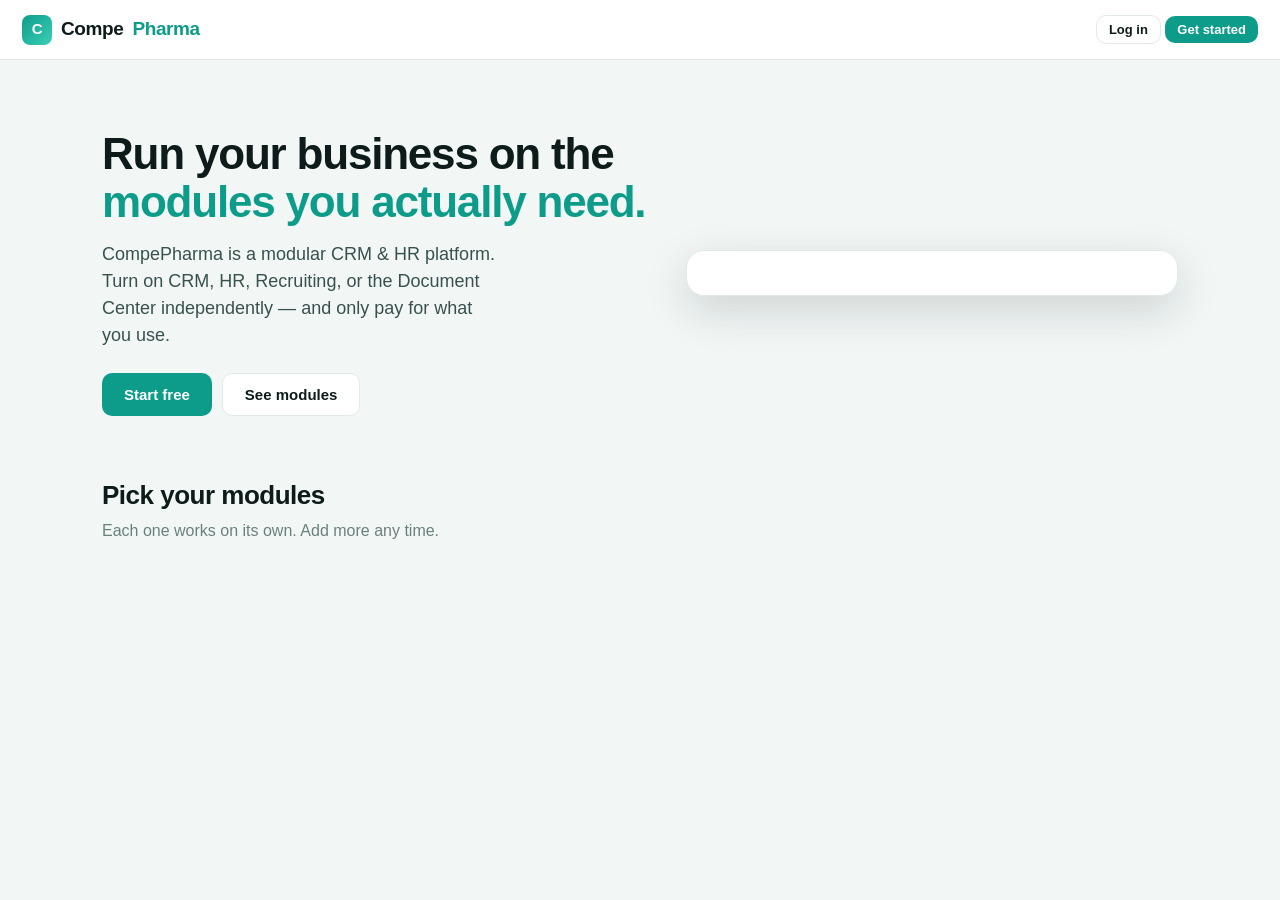
==== index.html @ da79ea9e "Add material approval workflow with role-based e-signature sign-off" ====
<!doctype html>
<html lang="en">
<head>
<meta charset="utf-8">
<meta name="viewport" content="width=device-width, initial-scale=1">
<title>CompePharma — Modular CRM &amp; HR</title>
<meta name="description" content="A modular CRM + HR platform. Activate only the modules you need — CRM, HR, Recruiting, and Document Center.">
<style>
  :root{
    --ink:#0d1b1a;--ink-2:#38514e;--muted:#6a807d;--line:#e2eae8;
    --bg:#fff;--soft:#f2f7f6;--brand:#0e9c8a;--brand-700:#0b7c6e;--brand-050:#e6f6f3;
    --accent:#1f6feb;--danger:#e0523f;--gold:#f5a623;--green:#0f9d58;
    --radius:14px;--shadow:0 1px 2px rgba(13,27,26,.06),0 8px 24px rgba(13,27,26,.07);
    --shadow-lg:0 14px 44px rgba(13,27,26,.16);
    --font:-apple-system,BlinkMacSystemFont,"Segoe UI",Roboto,Helvetica,Arial,sans-serif;
  }
  *{box-sizing:border-box}
  html,body{margin:0}
  body{font-family:var(--font);color:var(--ink);background:var(--soft);line-height:1.5;-webkit-font-smoothing:antialiased}
  a{color:inherit;text-decoration:none}
  .btn{display:inline-flex;align-items:center;justify-content:center;gap:8px;border:0;cursor:pointer;font-family:inherit;
    font-weight:650;font-size:14.5px;border-radius:10px;padding:10px 16px;transition:.15s;line-height:1}
  .btn-primary{background:var(--brand);color:#fff}.btn-primary:hover{background:var(--brand-700)}
  .btn-ghost{background:#fff;color:var(--ink);border:1px solid var(--line)}.btn-ghost:hover{border-color:var(--ink-2)}
  .btn-sm{padding:7px 12px;font-size:13px}
  .btn-lg{padding:13px 22px;font-size:15px}
  .btn:disabled{opacity:.55;cursor:default}
  input,select,textarea{font-family:inherit;font-size:14px}

  /* ---------- top bar ---------- */
  header{height:60px;background:#fff;border-bottom:1px solid var(--line);display:flex;align-items:center;
    gap:16px;padding:0 22px;position:sticky;top:0;z-index:30}
  .logo{display:flex;align-items:center;gap:9px;font-weight:820;font-size:19px;letter-spacing:-.4px}
  .logo .mark{width:30px;height:30px;border-radius:8px;background:linear-gradient(135deg,var(--brand),#3ad0b6);
    display:grid;place-items:center;color:#fff;font-size:15px}
  .logo b{color:var(--brand)}
  .spacer{flex:1}
  .acct{position:relative}
  .avatar{width:36px;height:36px;border-radius:50%;background:var(--brand-050);color:var(--brand-700);
    display:grid;place-items:center;font-weight:800;cursor:pointer;border:1px solid var(--line)}
  .menu{position:absolute;right:0;top:46px;background:#fff;border:1px solid var(--line);border-radius:12px;
    box-shadow:var(--shadow-lg);min-width:220px;padding:8px;display:none}
  .menu.open{display:block}.menu .mi{display:block;padding:9px 12px;border-radius:8px;font-size:14px;cursor:pointer}
  .menu .mi:hover{background:var(--soft)}.menu .sep{height:1px;background:var(--line);margin:6px 4px}

  /* ---------- shell ---------- */
  .shell{display:grid;grid-template-columns:230px 1fr;min-height:calc(100vh - 60px)}
  .side{background:#fff;border-right:1px solid var(--line);padding:16px 12px}
  .side .grp{font-size:11px;text-transform:uppercase;letter-spacing:.8px;color:var(--muted);margin:14px 8px 6px;font-weight:750}
  .nav-item{display:flex;align-items:center;gap:10px;padding:10px 12px;border-radius:10px;cursor:pointer;font-weight:600;font-size:14.5px;color:var(--ink-2)}
  .nav-item:hover{background:var(--soft)}
  .nav-item.active{background:var(--brand-050);color:var(--brand-700)}
  .nav-item .ico{width:22px;text-align:center}
  .nav-item.locked{color:var(--muted)}
  .nav-item .lk{margin-left:auto;font-size:12px;opacity:.6}
  main{padding:26px 30px;max-width:1180px}
  .page-h{display:flex;align-items:center;justify-content:space-between;gap:16px;margin-bottom:20px;flex-wrap:wrap}
  .page-h h1{font-size:26px;letter-spacing:-.5px;margin:0}
  .page-h p{margin:4px 0 0;color:var(--muted);font-size:14.5px}

  /* ---------- cards / stats ---------- */
  .stats{display:grid;grid-template-columns:repeat(auto-fit,minmax(160px,1fr));gap:14px;margin-bottom:22px}
  .stat{background:#fff;border:1px solid var(--line);border-radius:var(--radius);padding:16px 18px;box-shadow:var(--shadow)}
  .stat .v{font-size:28px;font-weight:820;letter-spacing:-.5px}
  .stat .k{font-size:13px;color:var(--muted);margin-top:2px}
  .panel{background:#fff;border:1px solid var(--line);border-radius:var(--radius);box-shadow:var(--shadow);margin-bottom:20px;overflow:hidden}
  .panel-h{display:flex;align-items:center;justify-content:space-between;padding:14px 18px;border-bottom:1px solid var(--line)}
  .panel-h h3{margin:0;font-size:16px}
  .panel-b{padding:6px 0}
  .subtabs{display:flex;gap:6px;margin-bottom:16px;flex-wrap:wrap}
  .subtab{border:1px solid var(--line);background:#fff;border-radius:20px;padding:7px 15px;font-size:13.5px;font-weight:650;color:var(--ink-2);cursor:pointer}
  .subtab.active{background:var(--ink);color:#fff;border-color:var(--ink)}

  table{width:100%;border-collapse:collapse;font-size:14px}
  th{text-align:left;font-size:12px;text-transform:uppercase;letter-spacing:.5px;color:var(--muted);padding:10px 18px;border-bottom:1px solid var(--line)}
  td{padding:11px 18px;border-bottom:1px solid var(--line)}
  tr:last-child td{border-bottom:0}
  .pill{display:inline-block;padding:3px 10px;border-radius:12px;font-size:12px;font-weight:700}
  .pill.Lead,.pill.Applied,.pill.Pending{background:#eef2f7;color:#5b6b80}
  .pill.Qualified,.pill.Screen{background:#e9f0ff;color:#2b57c9}
  .pill.Proposal,.pill.Interview{background:#fff2e0;color:#b5730d}
  .pill.Won,.pill.Hired,.pill.Approved,.pill.Active{background:#e7f8ef;color:#0b7a43}
  .pill.Lost,.pill.Rejected,.pill.Declined{background:#fdecea;color:#c0392b}
  .pill.Offer{background:#efe7ff;color:#6b3fd4}
  select.mini{border:1px solid var(--line);border-radius:8px;padding:5px 8px;font-weight:650;font-size:12.5px;background:#fff;cursor:pointer}
  .empty{padding:26px 18px;color:var(--muted);text-align:center;font-size:14px}

  /* inline add form */
  .addbar{display:flex;gap:8px;flex-wrap:wrap;padding:12px 18px;background:var(--soft);border-top:1px solid var(--line)}
  .addbar input,.addbar select{height:38px;border:1px solid var(--line);border-radius:9px;padding:0 11px;min-width:120px;flex:1}
  .addbar textarea{border:1px solid var(--line);border-radius:9px;padding:9px 11px;width:100%}

  /* ---------- module store ---------- */
  .mods{display:grid;grid-template-columns:repeat(auto-fit,minmax(250px,1fr));gap:18px}
  .mod{background:#fff;border:1px solid var(--line);border-radius:16px;padding:22px;box-shadow:var(--shadow);display:flex;flex-direction:column}
  .mod.owned{border-color:var(--brand);box-shadow:0 0 0 1px var(--brand-050)}
  .mod .ic{font-size:34px}
  .mod h3{margin:10px 0 4px;font-size:18px}
  .mod .tl{color:var(--muted);font-size:14px;margin:0 0 12px}
  .mod ul{list-style:none;padding:0;margin:0 0 16px;display:grid;gap:7px}
  .mod li{font-size:13.5px;color:var(--ink-2);display:flex;gap:8px}
  .mod li .ck{color:var(--green);font-weight:900}
  .mod .price{font-weight:820;font-size:22px;margin-bottom:14px}
  .mod .price small{font-size:13px;color:var(--muted);font-weight:600}
  .mod .btn{margin-top:auto}
  .owned-tag{display:inline-flex;align-items:center;gap:6px;color:var(--brand-700);font-weight:750;font-size:14px}
  .bundle{background:linear-gradient(120deg,#0d1b1a,#12403a);color:#fff;border-radius:16px;padding:24px;display:flex;
    align-items:center;justify-content:space-between;gap:20px;flex-wrap:wrap;margin-bottom:20px}
  .bundle h3{margin:0 0 4px;font-size:20px}.bundle p{margin:0;color:#bfe0d9;font-size:14.5px}
  .bundle .price{font-size:26px;font-weight:850}

  /* ---------- auth / landing ---------- */
  .land{max-width:1120px;margin:0 auto;padding:40px 22px}
  .hero{display:grid;grid-template-columns:1.05fr .95fr;gap:40px;align-items:center;padding:30px 0 50px}
  .hero h1{font-size:44px;line-height:1.08;letter-spacing:-1.2px;margin:0 0 16px}
  .hero h1 span{color:var(--brand)}
  .hero p{font-size:18px;color:var(--ink-2);margin:0 0 24px;max-width:40ch}
  .hero-card{background:#fff;border:1px solid var(--line);border-radius:18px;box-shadow:var(--shadow-lg);padding:22px}
  .hero-card .row{display:flex;align-items:center;gap:12px;padding:11px 0;border-top:1px solid var(--line);font-weight:600}
  .hero-card .row:first-of-type{border-top:0}
  .hero-card .row .i{width:34px;height:34px;border-radius:9px;background:var(--brand-050);display:grid;place-items:center;font-size:18px}

  .overlay{position:fixed;inset:0;background:rgba(8,20,18,.55);backdrop-filter:blur(3px);z-index:60;display:none;align-items:flex-start;justify-content:center;padding:44px 16px;overflow:auto}
  .overlay.open{display:flex}
  .modal{background:#fff;border-radius:16px;max-width:420px;width:100%;box-shadow:var(--shadow-lg);padding:28px;position:relative}
  .modal.wide{max-width:620px}
  .modal.wide input,.modal.wide select,.modal.wide textarea{width:100%;border:1px solid var(--line);border-radius:9px;padding:8px 11px;font:inherit;font-size:13.5px;box-sizing:border-box}
  .modal.wide input:focus,.modal.wide select:focus,.modal.wide textarea:focus{outline:none;border-color:var(--brand)}
  .stepper{display:flex;flex-direction:column;gap:10px}
  .stp{border:1px solid var(--line);border-radius:12px;padding:12px 14px;background:#fff}
  .stp.done{background:#f6fbf8;border-color:#cdeadd}
  .stp.act{border-color:var(--brand);box-shadow:0 0 0 3px var(--brand-050)}
  .stp.rej{background:#fdf4f3;border-color:#f3cfca}
  .stp.wait{background:var(--soft);opacity:.85}
  .stp-h{display:flex;align-items:center;gap:8px;font-size:14.5px}
  .stp-b{font-size:13px;color:var(--ink-2);margin-top:6px;line-height:1.5}
  .modal-x{position:absolute;top:14px;right:16px;font-size:24px;color:var(--muted);cursor:pointer;line-height:1}
  .modal h2{margin:0 0 4px;font-size:22px}
  .modal .swi{color:var(--muted);font-size:14px;margin:0 0 18px}.modal .swi a{color:var(--brand);font-weight:650;cursor:pointer}
  .field{margin-bottom:12px}.field label{display:block;font-size:13px;font-weight:650;margin-bottom:5px;color:var(--ink-2)}
  .field input{width:100%;height:42px;border:1px solid var(--line);border-radius:10px;padding:0 12px}
  .field input:focus,.addbar input:focus,.addbar select:focus{outline:none;border-color:var(--brand)}
  .err{background:#fdecea;color:#c0392b;border-radius:8px;padding:9px 12px;font-size:13.5px;margin-bottom:12px;display:none}
  .err.show{display:block}
  .toast{position:fixed;bottom:22px;left:50%;transform:translateX(-50%);background:var(--ink);color:#fff;padding:12px 18px;border-radius:10px;font-size:14px;box-shadow:var(--shadow-lg);z-index:80;display:none}
  .toast.show{display:block}
  .lockbox{background:#fff;border:1px dashed var(--line);border-radius:16px;padding:40px;text-align:center;box-shadow:var(--shadow)}
  .lockbox .ic{font-size:40px}
  .lockbox h2{margin:12px 0 6px}.lockbox p{color:var(--muted);margin:0 0 18px}
  @media(max-width:820px){.shell{grid-template-columns:1fr}.side{display:none}.hero{grid-template-columns:1fr}.hero-card{display:none}}
</style>
</head>
<body>

<header>
  <a class="logo" href="/"><span class="mark">C</span>Compe<b>Pharma</b></a>
  <div class="spacer"></div>
  <div id="topauth"></div>
</header>

<div id="root"></div>
<div class="toast" id="toast"></div>

<!-- auth modal -->
<div class="overlay" id="authOverlay" onclick="if(event.target===this)closeAuth()">
  <div class="modal">
    <span class="modal-x" onclick="closeAuth()">×</span>
    <h2 id="authTitle">Create your account</h2>
    <p class="swi" id="authSwitch"></p>
    <div class="err" id="authErr"></div>
    <form id="authForm" onsubmit="return submitAuth(event)">
      <div class="field" id="nameField"><label>Your name</label><input id="f_name" type="text" placeholder="Jane Doe"></div>
      <div class="field" id="orgField"><label>Organization</label><input id="f_org" type="text" placeholder="Acme Pharma"></div>
      <div class="field"><label>Email</label><input id="f_email" type="email" required placeholder="you@company.com"></div>
      <div class="field"><label>Password</label><input id="f_pass" type="password" required minlength="8" placeholder="••••••••"></div>
      <button class="btn btn-primary btn-lg" style="width:100%" id="authSubmit">Create account</button>
    </form>
  </div>
</div>

<div class="overlay" id="docOverlay" onclick="if(event.target===this)closeDoc()">
  <div class="modal wide" id="docModalBody"></div>
</div>

<script>
"use strict";
const $=s=>document.querySelector(s);
let ME=null, VIEW="dashboard", SUB={};

function toast(m){const t=$("#toast");t.textContent=m;t.classList.add("show");clearTimeout(t._t);t._t=setTimeout(()=>t.classList.remove("show"),3000);}
async function api(path,opts){const r=await fetch(path,Object.assign({headers:{"Content-Type":"application/json"}},opts));let j={};try{j=await r.json()}catch(e){}return{ok:r.ok,status:r.status,data:j};}
const esc=s=>(s==null?"":String(s)).replace(/[&<>"]/g,c=>({'&':'&amp;','<':'&lt;','>':'&gt;','"':'&quot;'}[c]));
const money=n=>"$"+Number(n||0).toLocaleString();
const dateOf=s=>s?new Date(s).toLocaleDateString():"";

async function boot(){
  const {data}=await api("/api/me");
  ME=data;
  renderTop();
  if(!ME.authenticated){ renderLanding(); handlePurchase(); return; }
  if(!ROUTES[VIEW]) VIEW="dashboard";
  renderShell(); handlePurchase();
}

/* ---------- top bar ---------- */
function renderTop(){
  const el=$("#topauth");
  if(ME&&ME.authenticated){
    const ini=(ME.name||ME.email||"?").slice(0,1).toUpperCase();
    el.innerHTML=`<div class="acct"><div class="avatar" onclick="document.getElementById('acctMenu').classList.toggle('open')">${ini}</div>
      <div class="menu" id="acctMenu">
        <div style="padding:8px 12px;font-size:13px;color:var(--muted)">${esc(ME.email)}</div>
        ${ME.org?`<div style="padding:0 12px 8px;font-size:13px;font-weight:600">${esc(ME.org)}</div>`:''}
        <div class="sep"></div>
        <div class="mi" onclick="go('store')">Manage modules</div>
        <a class="mi" href="/api/logout">Log out</a>
      </div></div>`;
  } else {
    el.innerHTML=`<button class="btn btn-ghost btn-sm" onclick="openAuth('login')">Log in</button>
      <button class="btn btn-primary btn-sm" onclick="openAuth('register')">Get started</button>`;
  }
}
document.addEventListener("click",e=>{const m=$("#acctMenu");if(m&&!e.target.closest(".acct"))m.classList.remove("open");});

/* ---------- landing (signed out) ---------- */
function renderLanding(){
  const mods=(ME.modules||[]);
  $("#root").innerHTML=`
  <div class="land">
    <div class="hero">
      <div>
        <h1>Run your business on the <span>modules you actually need.</span></h1>
        <p>CompePharma is a modular CRM &amp; HR platform. Turn on CRM, HR, Recruiting, or the Document Center independently — and only pay for what you use.</p>
        <div style="display:flex;gap:10px;flex-wrap:wrap">
          <button class="btn btn-primary btn-lg" onclick="openAuth('register')">Start free</button>
          <button class="btn btn-ghost btn-lg" onclick="document.getElementById('modstore').scrollIntoView({behavior:'smooth'})">See modules</button>
        </div>
      </div>
      <div class="hero-card">
        ${mods.map(m=>`<div class="row"><span class="i">${m.icon}</span>${esc(m.name)}<span style="margin-left:auto;color:var(--muted);font-weight:600">$${m.price}/mo</span></div>`).join("")}
      </div>
    </div>
    <div id="modstore">
      <h2 style="font-size:26px;letter-spacing:-.5px;margin:10px 0 4px">Pick your modules</h2>
      <p style="color:var(--muted);margin:0 0 20px">Each one works on its own. Add more any time.</p>
      <div class="mods">${mods.map(m=>modCard(m,false)).join("")}</div>
    </div>
  </div>`;
}
function modCard(m, owned){
  return `<div class="mod ${owned?'owned':''}">
    <div class="ic">${m.icon}</div>
    <h3>${esc(m.name)}</h3>
    <p class="tl">${esc(m.tagline)}</p>
    <ul>${m.features.map(f=>`<li><span class="ck">✓</span>${esc(f)}</li>`).join("")}</ul>
    <div class="price">$${m.price}<small>/mo</small></div>
    ${owned?'<span class="owned-tag">✓ Active</span>'
      :`<button class="btn btn-primary" onclick="activate('${m.key}')">Activate module</button>`}
  </div>`;
}

/* ---------- shell (signed in) ---------- */
function renderShell(){
  const owned=new Set(ME.owned||[]);
  const mods=ME.modules||[];
  const navOwned=mods.filter(m=>owned.has(m.key)).map(m=>navItem(m.key,m.icon,m.name,false)).join("");
  const navLocked=mods.filter(m=>!owned.has(m.key)).map(m=>navItem(m.key,m.icon,m.name,true)).join("");
  $("#root").innerHTML=`
  <div class="shell">
    <aside class="side">
      <div class="grp">Overview</div>
      ${navItem("dashboard","🏠","Dashboard",false)}
      <div class="grp">Your modules</div>
      ${navOwned||'<div style="padding:8px 12px;color:var(--muted);font-size:13px">None active yet</div>'}
      ${navLocked?`<div class="grp">Available</div>${navLocked}`:''}
      <div class="grp">Account</div>
      ${navItem("store","🧩","Add modules",false)}
    </aside>
    <main id="main"></main>
  </div>`;
  renderView();
}
function navItem(key,ico,label,locked){
  return `<div class="nav-item ${VIEW===key?'active':''} ${locked?'locked':''}" onclick="go('${key}')">
    <span class="ico">${ico}</span>${esc(label)}${locked?'<span class="lk">🔒</span>':''}</div>`;
}
function go(v){VIEW=v;document.querySelectorAll(".nav-item").forEach(n=>n.classList.remove("active"));renderShell();}

function renderView(){
  const owned=new Set(ME.owned||[]);
  const main=$("#main");
  if(VIEW==="dashboard") return renderDashboard();
  if(VIEW==="store") return renderStore();
  if(["crm","hr","ats","docs"].includes(VIEW)){
    if(!owned.has(VIEW)) return renderLocked(VIEW);
    return ROUTES[VIEW]();
  }
  main.innerHTML='<div class="empty">Not found.</div>';
}

/* ---------- dashboard ---------- */
async function renderDashboard(){
  const owned=ME.owned||[];
  const mods=ME.modules||[];
  let cards="";
  for(const m of mods.filter(x=>owned.includes(x.key))){
    const {data}=await api(`/api/${m.key}/summary`);
    const bits=Object.entries(data).filter(([k,v])=>typeof v==="number").slice(0,3)
      .map(([k,v])=>`<div><b style="font-size:20px">${v}</b> <span style="color:var(--muted);font-size:13px">${k.replace(/_/g,' ')}</span></div>`).join("");
    cards+=`<div class="panel"><div class="panel-h"><h3>${m.icon} ${esc(m.name)}</h3><button class="btn btn-ghost btn-sm" onclick="go('${m.key}')">Open</button></div>
      <div style="padding:16px 18px;display:flex;gap:26px;flex-wrap:wrap">${bits||'<span style="color:var(--muted)">No data yet</span>'}</div></div>`;
  }
  $("#main").innerHTML=`
    <div class="page-h"><div><h1>Welcome${ME.name?', '+esc(ME.name.split(' ')[0]):''} 👋</h1>
      <p>${owned.length?owned.length+' module'+(owned.length>1?'s':'')+' active':'No modules yet — activate one to get started.'}</p></div>
      <button class="btn btn-primary" onclick="go('store')">＋ Add modules</button></div>
    ${cards||`<div class="lockbox"><div class="ic">🧩</div><h2>No modules active</h2>
      <p>Activate CRM, HR, Recruiting, or the Document Center to begin.</p>
      <button class="btn btn-primary btn-lg" onclick="go('store')">Browse modules</button></div>`}`;
}

/* ---------- module store (signed in) ---------- */
function renderStore(){
  const owned=new Set(ME.owned||[]);
  const mods=ME.modules||[];
  $("#main").innerHTML=`
    <div class="page-h"><div><h1>Modules</h1><p>Activate only what you need. Turn more on any time.</p></div></div>
    ${ME.suite?'':`<div class="bundle"><div><h3>🚀 Full Suite</h3><p>Every module — CRM, HR, Recruiting &amp; Documents — in one plan.</p></div>
      <div style="text-align:right"><div class="price">$${ME.suite_price}<small style="font-size:13px;color:#bfe0d9">/mo</small></div>
      <button class="btn" style="background:#fff;color:var(--brand-700);margin-top:8px" onclick="activate('suite')">Get the Suite</button></div></div>`}
    <div class="mods">${mods.map(m=>modCard(m,owned.has(m.key))).join("")}</div>`;
}

function renderLocked(key){
  const m=(ME.modules||[]).find(x=>x.key===key)||{};
  $("#main").innerHTML=`<div class="lockbox"><div class="ic">${m.icon||'🔒'}</div>
    <h2>${esc(m.name||'Module')} isn't active</h2>
    <p>${esc(m.tagline||'')}</p>
    <button class="btn btn-primary btn-lg" onclick="activate('${key}')">Activate for $${m.price}/mo</button></div>`;
}

/* ---------- activate (buy or self-grant demo) ---------- */
async function activate(key){
  if(!ME.authenticated){ pending=key; openAuth('register'); return; }
  if(ME.billing){
    const {ok,data}=await api("/api/checkout",{method:"POST",body:JSON.stringify({module:key})});
    if(ok&&data.url){ location.href=data.url; return; }
    toast(data.error||"Couldn't start checkout."); return;
  }
  // billing off -> demo self-grant so the product is explorable
  const {ok,data}=await api("/api/grant",{method:"POST",body:JSON.stringify({module:key})});
  if(ok){ toast("Module activated ✓"); await refreshMe(); go(key==='suite'?'dashboard':key); }
  else toast(data.error||"Couldn't activate.");
}
async function refreshMe(){ const {data}=await api("/api/me"); ME=data; renderTop(); }

/* ============================================================= *
 *  Generic module view builder
 * ============================================================= */
function stat(v,k){return `<div class="stat"><div class="v">${v}</div><div class="k">${k}</div></div>`;}

function tableView(cfg){
  // cfg: {cols:[{key,label,fmt?}], rows, addFields:[{key,ph,type?,opts?}], onAdd, actions?(row)}
  const head=cfg.cols.map(c=>`<th>${c.label}</th>`).join("")+(cfg.actions?'<th></th>':'');
  const body=cfg.rows.length? cfg.rows.map(r=>{
    const tds=cfg.cols.map(c=>`<td>${c.fmt?c.fmt(r[c.key],r):esc(r[c.key])}</td>`).join("");
    return `<tr>${tds}${cfg.actions?`<td style="text-align:right">${cfg.actions(r)}</td>`:''}</tr>`;
  }).join("") : `<tr><td colspan="${cfg.cols.length+(cfg.actions?1:0)}"><div class="empty">${cfg.empty||'Nothing here yet — add your first below.'}</div></td></tr>`;
  const fields=cfg.addFields.map(f=>{
    if(f.type==="select") return `<select id="af_${f.key}">${f.opts.map(o=>`<option>${o}</option>`).join("")}</select>`;
    return `<input id="af_${f.key}" placeholder="${f.ph}" ${f.type?`type="${f.type}"`:''}>`;
  }).join("");
  return `<div class="panel"><div class="panel-h"><h3>${cfg.title}</h3><span style="color:var(--muted);font-size:13px">${cfg.rows.length} total</span></div>
    <div style="overflow-x:auto"><table><thead><tr>${head}</tr></thead><tbody>${body}</tbody></table></div>
    <div class="addbar">${fields}<button class="btn btn-primary btn-sm" onclick="${cfg.onAdd}">＋ Add</button></div></div>`;
}
function readFields(keys){const o={};keys.forEach(k=>{const el=$("#af_"+k);o[k]=el?el.value.trim():"";});return o;}

/* ============================================================= *
 *  CRM
 * ============================================================= */
async function viewCRM(){
  const s=(await api("/api/crm/summary")).data;
  SUB.crm=SUB.crm||"deals";
  $("#main").innerHTML=`
    <div class="page-h"><div><h1>📇 CRM</h1><p>Contacts, companies, pipeline and activity.</p></div></div>
    <div class="stats">
      ${stat(s.contacts,"Contacts")}${stat(s.companies,"Companies")}${stat(s.deals,"Deals")}
      ${stat(money(s.pipeline&&s.pipeline.Won||0),"Won value")}</div>
    <div class="subtabs">
      ${["deals","contacts","companies","activities"].map(t=>`<div class="subtab ${SUB.crm===t?'active':''}" onclick="SUB.crm='${t}';viewCRM()">${t[0].toUpperCase()+t.slice(1)}</div>`).join("")}
    </div>
    <div id="crmbody"></div>`;
  const b=$("#crmbody");
  if(SUB.crm==="deals"){
    const rows=(await api("/api/crm/deals")).data.items;
    b.innerHTML=tableView({title:"Deals",rows,cols:[
      {key:"title",label:"Deal"},{key:"company",label:"Company"},
      {key:"value",label:"Value",fmt:v=>money(v)},
      {key:"stage",label:"Stage",fmt:(v,r)=>`<select class="mini" onchange="crmDealStage(${r.id},this.value)">${s.stages.map(st=>`<option ${st===v?'selected':''}>${st}</option>`).join("")}</select>`}],
      addFields:[{key:"title",ph:"Deal name"},{key:"company",ph:"Company"},{key:"value",ph:"Value",type:"number"},{key:"stage",type:"select",opts:s.stages}],
      onAdd:"crmAddDeal()"});
  } else if(SUB.crm==="contacts"){
    const rows=(await api("/api/crm/contacts")).data.items;
    b.innerHTML=tableView({title:"Contacts",rows,cols:[
      {key:"name",label:"Name"},{key:"title",label:"Title"},{key:"company",label:"Company"},
      {key:"email",label:"Email"},{key:"phone",label:"Phone"}],
      addFields:[{key:"name",ph:"Full name"},{key:"title",ph:"Title"},{key:"company",ph:"Company"},{key:"email",ph:"Email"},{key:"phone",ph:"Phone"}],
      onAdd:"crmAddContact()"});
  } else if(SUB.crm==="companies"){
    const rows=(await api("/api/crm/companies")).data.items;
    b.innerHTML=tableView({title:"Companies",rows,cols:[
      {key:"name",label:"Name"},{key:"industry",label:"Industry"},{key:"website",label:"Website"}],
      addFields:[{key:"name",ph:"Company name"},{key:"industry",ph:"Industry"},{key:"website",ph:"Website"}],
      onAdd:"crmAddCompany()"});
  } else {
    const rows=(await api("/api/crm/activities")).data.items;
    b.innerHTML=tableView({title:"Activity log",rows,cols:[
      {key:"kind",label:"Type"},{key:"subject",label:"Subject"},{key:"related",label:"Related to"},
      {key:"created_at",label:"When",fmt:v=>dateOf(v)}],
      addFields:[{key:"kind",type:"select",opts:["note","call","email","meeting"]},{key:"subject",ph:"Subject"},{key:"related",ph:"Related to"}],
      onAdd:"crmAddActivity()"});
  }
}
async function crmAddDeal(){const b=readFields(["title","company","value","stage"]);if(!b.title)return toast("Deal name required");b.value=parseFloat(b.value)||0;const{ok,data}=await api("/api/crm/deals",{method:"POST",body:JSON.stringify(b)});ok?viewCRM():toast(data.error||"Error");}
async function crmDealStage(id,stage){await api(`/api/crm/deals/${id}/stage`,{method:"POST",body:JSON.stringify({stage})});toast("Stage updated");}
async function crmAddContact(){const b=readFields(["name","title","company","email","phone"]);if(!b.name)return toast("Name required");const{ok}=await api("/api/crm/contacts",{method:"POST",body:JSON.stringify(b)});ok&&viewCRM();}
async function crmAddCompany(){const b=readFields(["name","industry","website"]);if(!b.name)return toast("Name required");const{ok}=await api("/api/crm/companies",{method:"POST",body:JSON.stringify(b)});ok&&viewCRM();}
async function crmAddActivity(){const b=readFields(["kind","subject","related"]);if(!b.subject)return toast("Subject required");const{ok}=await api("/api/crm/activities",{method:"POST",body:JSON.stringify(b)});ok&&viewCRM();}

/* ============================================================= *
 *  HR
 * ============================================================= */
async function viewHR(){
  const s=(await api("/api/hr/summary")).data;
  SUB.hr=SUB.hr||"employees";
  $("#main").innerHTML=`
    <div class="page-h"><div><h1>👥 HR</h1><p>Employees, time-off and onboarding.</p></div></div>
    <div class="stats">${stat(s.employees,"Employees")}${stat(s.leave_pending,"Leave pending")}${stat(s.onboarding_open,"Onboarding open")}</div>
    <div class="subtabs">${["employees","leave","onboarding"].map(t=>`<div class="subtab ${SUB.hr===t?'active':''}" onclick="SUB.hr='${t}';viewHR()">${t[0].toUpperCase()+t.slice(1)}</div>`).join("")}</div>
    <div id="hrbody"></div>`;
  const b=$("#hrbody");
  if(SUB.hr==="employees"){
    const rows=(await api("/api/hr/employees")).data.items;
    b.innerHTML=tableView({title:"Employees",rows,cols:[
      {key:"name",label:"Name"},{key:"role",label:"Role"},{key:"department",label:"Dept"},
      {key:"start_date",label:"Start"},{key:"status",label:"Status",fmt:v=>`<span class="pill ${v}">${v}</span>`}],
      addFields:[{key:"name",ph:"Name"},{key:"role",ph:"Role"},{key:"department",ph:"Department"},{key:"email",ph:"Email"},{key:"start_date",ph:"Start date",type:"date"}],
      onAdd:"hrAddEmployee()"});
  } else if(SUB.hr==="leave"){
    const rows=(await api("/api/hr/leave")).data.items;
    b.innerHTML=tableView({title:"Leave requests",rows,cols:[
      {key:"employee",label:"Employee"},{key:"kind",label:"Type"},{key:"start_date",label:"From"},{key:"end_date",label:"To"},
      {key:"status",label:"Status",fmt:v=>`<span class="pill ${v}">${v}</span>`}],
      actions:r=>`<button class="btn btn-ghost btn-sm" onclick="hrLeave(${r.id},'Approved')">Approve</button> <button class="btn btn-ghost btn-sm" onclick="hrLeave(${r.id},'Declined')">Decline</button>`,
      addFields:[{key:"employee",ph:"Employee"},{key:"kind",type:"select",opts:["Vacation","Sick","Personal","Parental"]},{key:"start_date",ph:"From",type:"date"},{key:"end_date",ph:"To",type:"date"}],
      onAdd:"hrAddLeave()"});
  } else {
    const rows=(await api("/api/hr/onboarding")).data.items;
    b.innerHTML=tableView({title:"Onboarding tasks",rows,cols:[
      {key:"employee",label:"Employee"},{key:"task",label:"Task"},
      {key:"done",label:"Done",fmt:(v,r)=>`<input type="checkbox" ${v?'checked':''} onchange="hrOnbToggle(${r.id})">`}],
      addFields:[{key:"employee",ph:"Employee"},{key:"task",ph:"Task (e.g. Sign contract)"}],
      onAdd:"hrAddOnboard()"});
  }
}
async function hrAddEmployee(){const b=readFields(["name","role","department","email","start_date"]);if(!b.name)return toast("Name required");const{ok}=await api("/api/hr/employees",{method:"POST",body:JSON.stringify(b)});ok&&viewHR();}
async function hrAddLeave(){const b=readFields(["employee","kind","start_date","end_date"]);if(!b.employee)return toast("Employee required");const{ok}=await api("/api/hr/leave",{method:"POST",body:JSON.stringify(b)});ok&&viewHR();}
async function hrLeave(id,status){await api(`/api/hr/leave/${id}/status`,{method:"POST",body:JSON.stringify({status})});toast(status);viewHR();}
async function hrAddOnboard(){const b=readFields(["employee","task"]);if(!b.task)return toast("Task required");const{ok}=await api("/api/hr/onboarding",{method:"POST",body:JSON.stringify(b)});ok&&viewHR();}
async function hrOnbToggle(id){await api(`/api/hr/onboarding/${id}/toggle`,{method:"POST"});viewHR();}

/* ============================================================= *
 *  ATS
 * ============================================================= */
async function viewATS(){
  const s=(await api("/api/ats/summary")).data;
  SUB.ats=SUB.ats||"candidates";
  $("#main").innerHTML=`
    <div class="page-h"><div><h1>🧑‍💼 Recruiting</h1><p>Jobs and candidate pipeline.</p></div></div>
    <div class="stats">${stat(s.open_jobs,"Open jobs")}${stat(s.candidates,"Candidates")}${stat((s.by_stage&&s.by_stage.Hired)||0,"Hired")}</div>
    <div class="subtabs">${["candidates","jobs"].map(t=>`<div class="subtab ${SUB.ats===t?'active':''}" onclick="SUB.ats='${t}';viewATS()">${t[0].toUpperCase()+t.slice(1)}</div>`).join("")}</div>
    <div id="atsbody"></div>`;
  const b=$("#atsbody");
  if(SUB.ats==="candidates"){
    const rows=(await api("/api/ats/candidates")).data.items;
    b.innerHTML=tableView({title:"Candidates",rows,cols:[
      {key:"name",label:"Name"},{key:"job",label:"Job"},{key:"email",label:"Email"},
      {key:"stage",label:"Stage",fmt:(v,r)=>`<select class="mini" onchange="atsStage(${r.id},this.value)">${s.stages.map(st=>`<option ${st===v?'selected':''}>${st}</option>`).join("")}</select>`}],
      addFields:[{key:"name",ph:"Candidate name"},{key:"job",ph:"Job"},{key:"email",ph:"Email"},{key:"stage",type:"select",opts:s.stages}],
      onAdd:"atsAddCandidate()"});
  } else {
    const rows=(await api("/api/ats/jobs")).data.items;
    b.innerHTML=tableView({title:"Job postings",rows,cols:[
      {key:"title",label:"Title"},{key:"department",label:"Dept"},{key:"location",label:"Location"},
      {key:"status",label:"Status",fmt:v=>`<span class="pill ${v==='Open'?'Won':'Lost'}">${v}</span>`}],
      addFields:[{key:"title",ph:"Job title"},{key:"department",ph:"Department"},{key:"location",ph:"Location"}],
      onAdd:"atsAddJob()"});
  }
}
async function atsAddCandidate(){const b=readFields(["name","job","email","stage"]);if(!b.name)return toast("Name required");const{ok}=await api("/api/ats/candidates",{method:"POST",body:JSON.stringify(b)});ok&&viewATS();}
async function atsStage(id,stage){await api(`/api/ats/candidates/${id}/stage`,{method:"POST",body:JSON.stringify({stage})});toast("Stage updated");}
async function atsAddJob(){const b=readFields(["title","department","location"]);if(!b.title)return toast("Title required");const{ok}=await api("/api/ats/jobs",{method:"POST",body:JSON.stringify(b)});ok&&viewATS();}

/* ============================================================= *
 *  Docs
 * ============================================================= */
let DOCROLES=null, CURDOC=null;
async function loadRoles(){ if(!DOCROLES){ DOCROLES=(await api("/api/docs/roles")).data.roles||[]; } return DOCROLES; }
function docPill(st){
  const m={"Draft":["#eef2f7","#5b6b80"],"In Review":["#fff2e0","#b5730d"],"Approved":["#e7f8ef","#0b7a43"],"Rejected":["#fdecea","#c0392b"]};
  const [bg,fg]=m[st]||m["Draft"];
  return `<span style="display:inline-block;padding:3px 10px;border-radius:20px;font-size:12px;font-weight:700;background:${bg};color:${fg}">${esc(st)}</span>`;
}
async function viewDocs(){
  const s=(await api("/api/docs/summary")).data;
  $("#main").innerHTML=`
    <div class="page-h"><div><h1>📄 Document Center</h1><p>Controlled documents &amp; material approval — route each material for role-based e-signature sign-off.</p></div></div>
    <div class="stats">${stat(s.documents,"Materials")}${stat(s.in_review,"In review")}${stat(s.approved,"Approved")}${stat(s.expired,"Expiring")}</div>
    <div id="docsbody"></div>`;
  const rows=(await api("/api/docs/documents")).data.items;
  $("#docsbody").innerHTML=tableView({title:"Materials",rows,cols:[
    {key:"title",label:"Title"},{key:"category",label:"Type"},
    {key:"status",label:"Status",fmt:v=>docPill(v)},
    {key:"route",label:"Approvals",fmt:(v,r)=>v&&v.steps?`${v.approved}/${v.steps}${v.current_role?` · <span style="color:var(--muted)">${esc(v.current_role)}</span>`:''}`:'<span style="color:var(--muted)">—</span>'},
    {key:"expires",label:"Expires"}],
    actions:r=>`<button class="btn btn-ghost btn-sm" onclick="openDoc(${r.id})">Open</button>`,
    addFields:[{key:"title",ph:"Material title"},{key:"category",type:"select",opts:["Material","SOP","Policy","Label / SmPC","Patient leaflet","Training","Other"]},{key:"expires",ph:"Expiry",type:"date"}],
    onAdd:"docAdd()"});
}
async function docAdd(){const b=readFields(["title","category","expires"]);if(!b.title)return toast("Title required");const{ok}=await api("/api/docs/documents",{method:"POST",body:JSON.stringify(b)});ok&&viewDocs();}
async function docAck(id){const who=ME.name||ME.email;await api("/api/docs/ack",{method:"POST",body:JSON.stringify({document_id:id,who})});toast("Acknowledged ✓");viewDocs();}

/* ---------- material approval (DocuSign-style sign-off) ---------- */
async function openDoc(id){
  await loadRoles();
  CURDOC=(await api("/api/docs/documents/"+id)).data;
  renderDocModal();
  $("#docOverlay").classList.add("open");
}
function closeDoc(){ $("#docOverlay").classList.remove("open"); CURDOC=null; }
function fmtWhen(s){ return s?new Date(s).toLocaleString():''; }

function roleOptions(sel){
  const opts=DOCROLES.map(r=>`<option ${r.role===sel?'selected':''}>${esc(r.role)}</option>`).join("");
  return opts;
}
function stepRowHTML(role="",name="",email=""){
  return `<div class="rstep" style="display:grid;grid-template-columns:1.2fr 1fr 1fr 30px;gap:8px;align-items:center;margin-bottom:8px">
    <select class="rrole">${roleOptions(role)}</select>
    <input class="rname" placeholder="Approver name" value="${esc(name)}">
    <input class="remail" placeholder="Email (optional)" value="${esc(email)}">
    <button class="btn btn-ghost btn-sm" title="Remove" onclick="this.closest('.rstep').remove()">✕</button>
  </div>`;
}
function addStepRow(){ $("#routeRows").insertAdjacentHTML("beforeend", stepRowHTML(DOCROLES[0]?.role||"")); }

function renderDocModal(){
  const d=CURDOC; if(!d) return;
  const body=(d.body||"").trim();
  const preview=body?`<div style="background:var(--soft);border:1px solid var(--line);border-radius:10px;padding:12px 14px;font-size:13.5px;color:var(--ink-2);max-height:120px;overflow:auto;white-space:pre-wrap">${esc(body.slice(0,600))}${body.length>600?'…':''}</div>`:'';
  let section="";
  if(d.status==="Draft"||d.status==="Rejected"){
    const rej=(d.steps||[]).find(s=>s.status==="rejected");
    const rejbanner=(d.status==="Rejected"&&rej)?`<div class="err" style="display:block">Rejected by ${esc(rej.signed_name||rej.role)}${rej.comment?` — “${esc(rej.comment)}”`:''}. Revise and re-send below.</div>`:'';
    // seed default pharma route when nothing set yet
    const seed=["Regulatory Affairs","Pharmacovigilance (QPPV)","Management"];
    const rows=seed.map(r=>stepRowHTML(r)).join("");
    section=`${rejbanner}
      <h3 style="margin:18px 0 6px;font-size:15px">Send for approval</h3>
      <p style="color:var(--muted);font-size:13px;margin:0 0 12px">Add the roles that must sign off, in order. Each approver signs after the previous one.</p>
      <div id="routeRows">${rows}</div>
      <button class="btn btn-ghost btn-sm" onclick="addStepRow()">＋ Add role</button>
      <div style="display:flex;gap:8px;margin-top:18px">
        <button class="btn btn-primary" onclick="submitRoute(${d.id})">🖊 Send for approval</button>
        <button class="btn btn-ghost" onclick="closeDoc()">Cancel</button>
      </div>`;
  } else if(d.status==="In Review"){
    section=`<h3 style="margin:18px 0 10px;font-size:15px">Approval route</h3>
      <div class="stepper">${(d.steps||[]).map(s=>stepView(s)).join("")}</div>
      <div style="margin-top:16px"><button class="btn btn-ghost btn-sm" onclick="resetRoute(${d.id})">Withdraw &amp; revise</button></div>`;
  } else if(d.status==="Approved"){
    section=`<div style="background:linear-gradient(120deg,#0d1b1a,#12403a);color:#fff;border-radius:14px;padding:18px 20px;margin:16px 0">
        <div style="font-size:15px;font-weight:800">✓ Approved material</div>
        <div style="opacity:.85;font-size:13px;margin-top:2px">Fully signed off on ${fmtWhen(d.approved_at)} · version ${d.version||1}</div>
      </div>
      <h3 style="margin:6px 0 10px;font-size:15px">Signature manifest</h3>
      <div class="stepper">${(d.steps||[]).map(s=>stepView(s)).join("")}</div>
      <div style="margin-top:16px"><button class="btn btn-ghost btn-sm" onclick="resetRoute(${d.id})">Start a new revision</button></div>`;
  }
  $("#docModalBody").innerHTML=`
    <span class="modal-x" onclick="closeDoc()">×</span>
    <div style="display:flex;align-items:center;gap:10px;flex-wrap:wrap">
      <h2 style="margin:0;font-size:20px">${esc(d.title)}</h2>${docPill(d.status)}
    </div>
    <p style="color:var(--muted);font-size:13px;margin:6px 0 12px">${esc(d.category||'Material')}${d.expires?` · expires ${esc(d.expires)}`:''}</p>
    ${preview}
    ${section}`;
}
function stepView(s){
  const icon={approved:"✅",active:"✍️",pending:"⏳",rejected:"⛔"}[s.status]||"•";
  if(s.status==="approved"){
    return `<div class="stp done">
      <div class="stp-h">${icon} <b>${esc(s.role)}</b> <span class="pill Approved">Signed</span></div>
      <div class="stp-b">Signed by <b>${esc(s.signed_name||s.assignee_name)}</b> · ${fmtWhen(s.signed_at)}<br>
        <span style="color:var(--ink-2)">“${esc(s.intent||'Approved.')}”</span>${s.comment?`<br><span style="color:var(--muted)">Note: ${esc(s.comment)}</span>`:''}</div></div>`;
  }
  if(s.status==="rejected"){
    return `<div class="stp rej">
      <div class="stp-h">${icon} <b>${esc(s.role)}</b> <span class="pill Rejected">Rejected</span></div>
      <div class="stp-b">${esc(s.signed_name||s.assignee_name)} · ${fmtWhen(s.signed_at)}${s.comment?`<br>“${esc(s.comment)}”`:''}</div></div>`;
  }
  if(s.status==="active"){
    const preset=(DOCROLES.find(r=>r.role===s.role)||{}).intent||"";
    return `<div class="stp act">
      <div class="stp-h">${icon} <b>${esc(s.role)}</b> <span class="pill Offer">Awaiting signature</span></div>
      <div class="stp-b">
        <p style="margin:2px 0 10px;color:var(--ink-2)">Assigned to ${esc(s.assignee_name||'—')}${s.assignee_email?` · ${esc(s.assignee_email)}`:''}</p>
        <label style="font-size:12px;font-weight:700;color:var(--muted)">Signed by (type full name)</label>
        <input id="sg_name" placeholder="Full name" value="${esc(s.assignee_name||'')}" style="margin:4px 0 10px">
        <label style="font-size:12px;font-weight:700;color:var(--muted)">Meaning of signature</label>
        <textarea id="sg_intent" rows="2" style="margin:4px 0 10px">${esc(preset)}</textarea>
        <label style="font-size:12px;font-weight:700;color:var(--muted)">Comment (optional)</label>
        <input id="sg_comment" placeholder="Optional note" style="margin:4px 0 12px">
        <div style="display:flex;gap:8px">
          <button class="btn btn-primary btn-sm" onclick="signStep(${s.id})">🖊 Apply e-signature</button>
          <button class="btn btn-ghost btn-sm" onclick="rejectStep(${s.id})">Reject</button>
        </div>
        <p style="font-size:11.5px;color:var(--muted);margin:10px 0 0">By signing you confirm this is your legally binding electronic signature, stamped with your name and the date &amp; time.</p>
      </div></div>`;
  }
  return `<div class="stp wait">
    <div class="stp-h">${icon} <b>${esc(s.role)}</b> <span class="pill Pending">Waiting</span></div>
    <div class="stp-b" style="color:var(--muted)">Assigned to ${esc(s.assignee_name||'—')} — signs after the step above.</div></div>`;
}
async function submitRoute(id){
  const steps=[...document.querySelectorAll("#routeRows .rstep")].map(r=>({
    role:r.querySelector(".rrole").value, name:r.querySelector(".rname").value.trim(), email:r.querySelector(".remail").value.trim()
  })).filter(s=>s.role);
  if(!steps.length) return toast("Add at least one role");
  const {ok,data}=await api("/api/docs/documents/"+id+"/route",{method:"POST",body:JSON.stringify({steps})});
  if(!ok) return toast(data.error||"Could not send");
  CURDOC=data; renderDocModal(); toast("Sent for approval ✓"); viewDocs();
}
async function signStep(sid){
  const b={signed_name:$("#sg_name").value.trim(), intent:$("#sg_intent").value.trim(), comment:$("#sg_comment").value.trim()};
  if(!b.signed_name) return toast("Type your full name to sign");
  const {ok,data}=await api("/api/docs/steps/"+sid+"/sign",{method:"POST",body:JSON.stringify(b)});
  if(!ok) return toast(data.error||"Could not sign");
  CURDOC=data; renderDocModal(); toast(data.status==="Approved"?"Material approved ✓":"Signed ✓"); viewDocs();
}
async function rejectStep(sid){
  const reason=prompt("Reason for rejection (optional):")||"";
  const b={signed_name:($("#sg_name").value||"").trim(), comment:reason.trim()};
  const {ok,data}=await api("/api/docs/steps/"+sid+"/reject",{method:"POST",body:JSON.stringify(b)});
  if(!ok) return toast(data.error||"Could not reject");
  CURDOC=data; renderDocModal(); toast("Rejected"); viewDocs();
}
async function resetRoute(id){
  const {ok,data}=await api("/api/docs/documents/"+id+"/reset",{method:"POST"});
  if(!ok) return toast(data.error||"Error");
  CURDOC=data; renderDocModal(); viewDocs();
}

const ROUTES={dashboard:renderDashboard,store:renderStore,crm:viewCRM,hr:viewHR,ats:viewATS,docs:viewDocs};

/* ---------- auth ---------- */
let authMode="register",pending=null;
function openAuth(mode){
  authMode=mode;$("#authErr").classList.remove("show");
  $("#authTitle").textContent=mode==="register"?"Create your account":"Welcome back";
  $("#nameField").style.display=mode==="register"?"block":"none";
  $("#orgField").style.display=mode==="register"?"block":"none";
  $("#authSubmit").textContent=mode==="register"?"Create account":"Log in";
  $("#authSwitch").innerHTML=mode==="register"?`Already have an account? <a onclick="openAuth('login')">Log in</a>`:`New here? <a onclick="openAuth('register')">Create an account</a>`;
  $("#authOverlay").classList.add("open");
}
function closeAuth(){$("#authOverlay").classList.remove("open");}
async function submitAuth(e){
  e.preventDefault();const err=$("#authErr");err.classList.remove("show");
  const email=$("#f_email").value.trim(),pass=$("#f_pass").value,name=$("#f_name").value.trim(),org=$("#f_org").value.trim();
  const path=authMode==="register"?"/api/register":"/api/login";
  const body=authMode==="register"?{email,password:pass,name,org}:{email,password:pass};
  $("#authSubmit").disabled=true;
  const {ok,data}=await api(path,{method:"POST",body:JSON.stringify(body)});
  $("#authSubmit").disabled=false;
  if(!ok){err.textContent=data.error||"Something went wrong.";err.classList.add("show");return false;}
  closeAuth();
  await boot();
  if(pending){const p=pending;pending=null;activate(p);}
  return false;
}

/* ---------- purchase return ---------- */
async function handlePurchase(){
  const u=new URL(location.href);if(u.searchParams.get("purchased")!=="1")return;
  const sid=u.searchParams.get("session_id");history.replaceState({},"","/app");
  if(!sid)return;
  const {ok,data}=await api("/api/fulfill",{method:"POST",body:JSON.stringify({session_id:sid})});
  if(ok&&data.ok){toast("Module activated ✓");await refreshMe();VIEW=data.module==="suite"?"dashboard":data.module;renderShell();}
  else toast(data.error||"Couldn't confirm purchase.");
}

boot();
</script>
</body>
</html>
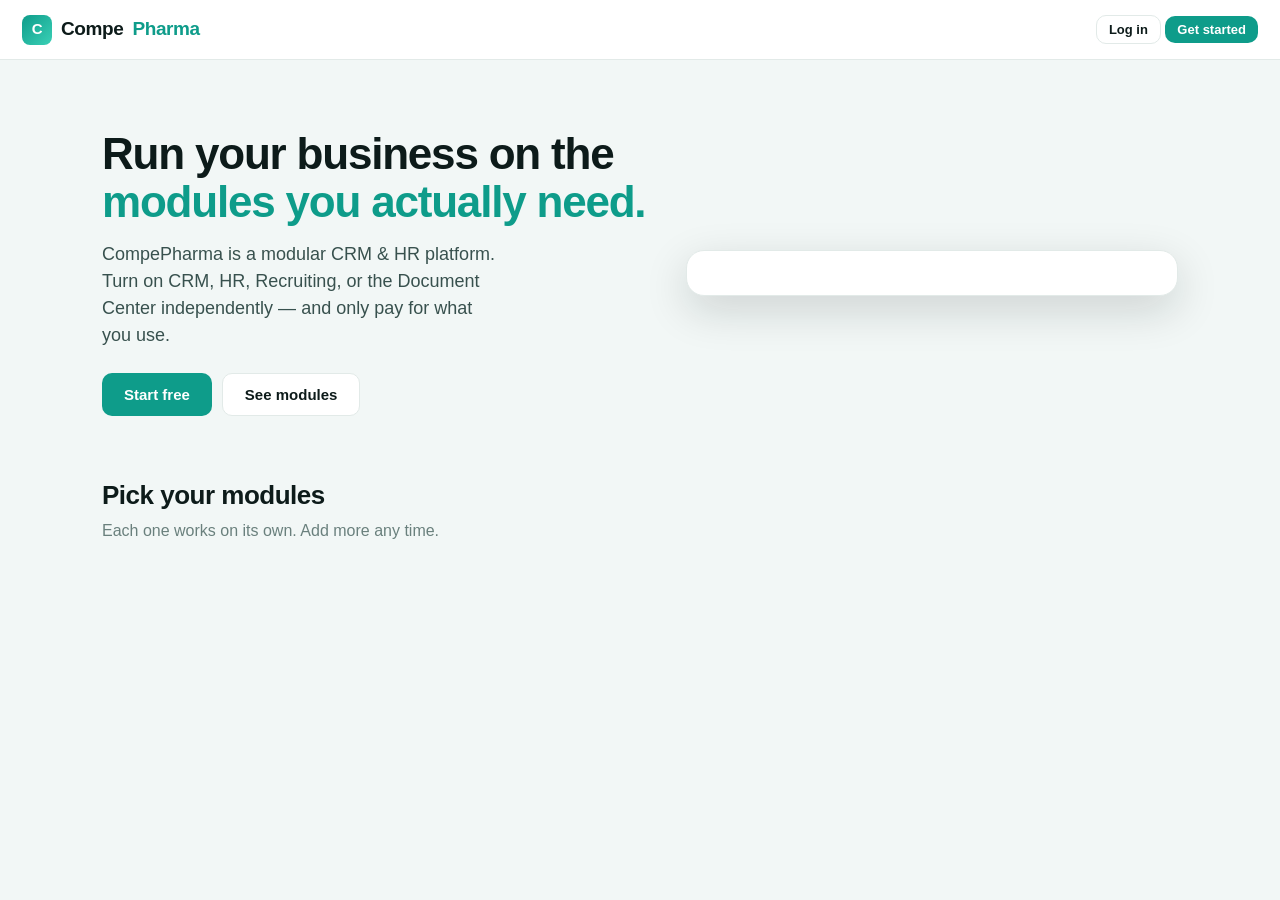
==== commit 499aee88: "CompePharma News: pharma business portal on the homepage; CRM moves to /app - portal.py: Fierce-styl" ====
--- a/index.html
+++ b/index.html
@@ -153,7 +153,7 @@
 <body>
 
 <header>
-  <a class="logo" href="/"><span class="mark">C</span>Compe<b>Pharma</b></a>
+  <a class="logo" href="/app"><span class="mark">C</span>Compe<b>Pharma</b></a>
   <div class="spacer"></div>
   <div id="topauth"></div>
 </header>
@@ -339,18 +339,17 @@
     <button class="btn btn-primary btn-lg" onclick="activate('${key}')">Activate for $${m.price}/mo</button></div>`;
 }
 
-/* ---------- activate (buy or self-grant demo) ---------- */
+/* ---------- activate (paid checkout only — no free self-grant) ---------- */
 async function activate(key){
   if(!ME.authenticated){ pending=key; openAuth('register'); return; }
   if(ME.billing){
+    // Stripe Checkout collects a card before any access is granted.
     const {ok,data}=await api("/api/checkout",{method:"POST",body:JSON.stringify({module:key})});
     if(ok&&data.url){ location.href=data.url; return; }
     toast(data.error||"Couldn't start checkout."); return;
   }
-  // billing off -> demo self-grant so the product is explorable
-  const {ok,data}=await api("/api/grant",{method:"POST",body:JSON.stringify({module:key})});
-  if(ok){ toast("Module activated ✓"); await refreshMe(); go(key==='suite'?'dashboard':key); }
-  else toast(data.error||"Couldn't activate.");
+  // Billing not configured yet — no free access. Prompt to enable payments.
+  toast("Card payments aren't enabled yet — set up Stripe to activate modules.");
 }
 async function refreshMe(){ const {data}=await api("/api/me"); ME=data; renderTop(); }
 
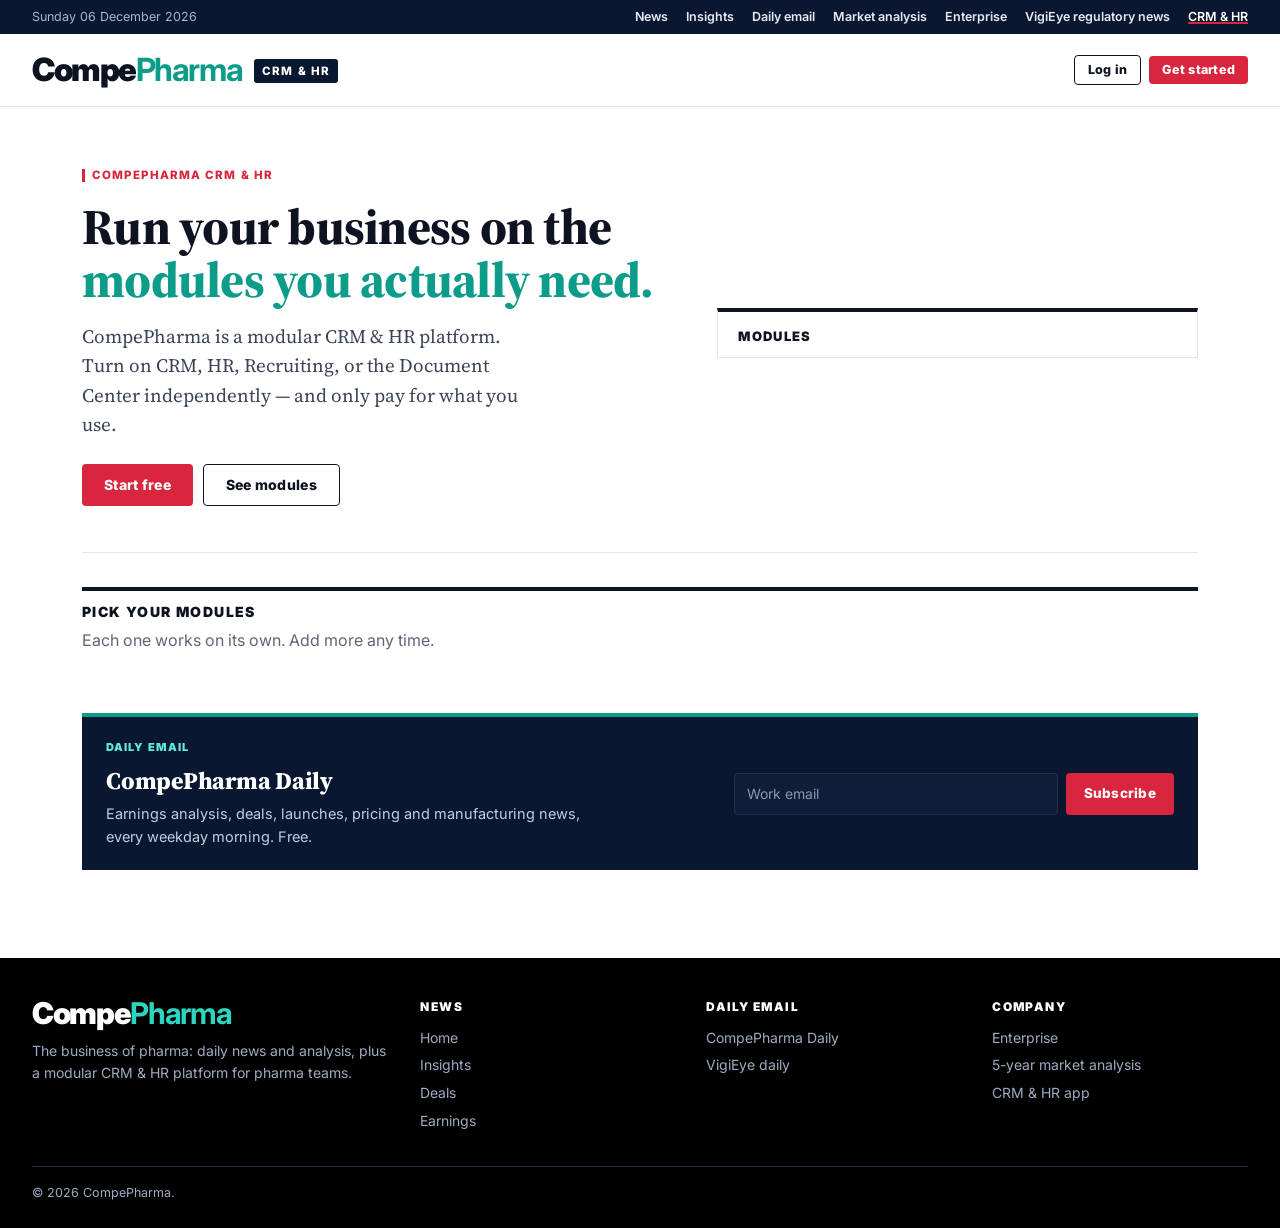
==== commit b7f6f73c: "App: match news-site look and add CompePharma Daily sign-up - /app now uses the portal's tokens, Int" ====
--- a/index.html
+++ b/index.html
@@ -5,158 +5,201 @@
 <meta name="viewport" content="width=device-width, initial-scale=1">
 <title>CompePharma — Modular CRM &amp; HR</title>
 <meta name="description" content="A modular CRM + HR platform. Activate only the modules you need — CRM, HR, Recruiting, and Document Center.">
+<link rel="preconnect" href="https://fonts.googleapis.com"><link rel="preconnect" href="https://fonts.gstatic.com" crossorigin>
+<link href="https://fonts.googleapis.com/css2?family=Inter:wght@400;500;600;700;800;900&family=Source+Serif+4:opsz,wght@8..60,600;8..60,700;8..60,800&display=swap" rel="stylesheet">
+<meta name="theme-color" content="#0a1730">
 <style>
+  /* Same tokens as the CompePharma news site (portal.py) so the app reads as one brand. */
   :root{
-    --ink:#0d1b1a;--ink-2:#38514e;--muted:#6a807d;--line:#e2eae8;
-    --bg:#fff;--soft:#f2f7f6;--brand:#0e9c8a;--brand-700:#0b7c6e;--brand-050:#e6f6f3;
-    --accent:#1f6feb;--danger:#e0523f;--gold:#f5a623;--green:#0f9d58;
-    --radius:14px;--shadow:0 1px 2px rgba(13,27,26,.06),0 8px 24px rgba(13,27,26,.07);
-    --shadow-lg:0 14px 44px rgba(13,27,26,.16);
-    --font:-apple-system,BlinkMacSystemFont,"Segoe UI",Roboto,Helvetica,Arial,sans-serif;
-  }
+    --ink:#0d1321;--ink-2:#3a4456;--muted:#5d6677;--line:#e3e6eb;
+    --paper:#fff;--soft:#f3f5f8;--navy:#0a1730;--red:#d7263d;
+    --brand:#0e9c8a;--brand-700:#0b7c6e;--brand-050:#e6f6f3;
+    --accent:#1f6feb;--danger:#d7263d;--gold:#f5a623;--green:#0f9d58;
+    --radius:6px;--shadow:none;--shadow-lg:0 14px 44px rgba(10,23,48,.22);
+    --font:Inter,system-ui,"Segoe UI",Roboto,sans-serif;
+    --serif:'Source Serif 4',Georgia,'Times New Roman',serif;
+  }
+  @media (prefers-color-scheme: dark){:root:not([data-theme=light]){
+    --ink:#e7eaf0;--ink-2:#c3cbd8;--muted:#9aa4b5;--line:#1f2a3a;--paper:#0a0f18;--soft:#0f1622;
+    --brand-050:#0f2a27;--brand-700:#2dd4bf}}
   *{box-sizing:border-box}
   html,body{margin:0}
-  body{font-family:var(--font);color:var(--ink);background:var(--soft);line-height:1.5;-webkit-font-smoothing:antialiased}
+  body{font:16px/1.55 var(--font);color:var(--ink);background:var(--paper);-webkit-font-smoothing:antialiased}
   a{color:inherit;text-decoration:none}
+  h1,h2,h3{font-family:var(--serif);font-weight:800;letter-spacing:-.01em}
+  .wrap{max-width:1480px;margin:0 auto;padding:0 32px}@media(max-width:700px){.wrap{padding:0 16px}}
+
+  /* buttons: square, heavy, red like the news site */
   .btn{display:inline-flex;align-items:center;justify-content:center;gap:8px;border:0;cursor:pointer;font-family:inherit;
-    font-weight:650;font-size:14.5px;border-radius:10px;padding:10px 16px;transition:.15s;line-height:1}
-  .btn-primary{background:var(--brand);color:#fff}.btn-primary:hover{background:var(--brand-700)}
-  .btn-ghost{background:#fff;color:var(--ink);border:1px solid var(--line)}.btn-ghost:hover{border-color:var(--ink-2)}
-  .btn-sm{padding:7px 12px;font-size:13px}
-  .btn-lg{padding:13px 22px;font-size:15px}
+    font-weight:800;font-size:13.5px;letter-spacing:.02em;border-radius:4px;padding:11px 18px;transition:.15s;line-height:1}
+  .btn:hover{filter:brightness(1.08)}
+  .btn-primary{background:var(--red);color:#fff}
+  .btn-ghost{background:transparent;color:var(--ink);border:1.5px solid var(--ink)}.btn-ghost:hover{background:var(--soft)}
+  .btn-teal{background:var(--brand);color:#fff}
+  .btn-sm{padding:8px 13px;font-size:12.5px}
+  .btn-lg{padding:13px 22px;font-size:14px}
   .btn:disabled{opacity:.55;cursor:default}
-  input,select,textarea{font-family:inherit;font-size:14px}
-
-  /* ---------- top bar ---------- */
-  header{height:60px;background:#fff;border-bottom:1px solid var(--line);display:flex;align-items:center;
-    gap:16px;padding:0 22px;position:sticky;top:0;z-index:30}
-  .logo{display:flex;align-items:center;gap:9px;font-weight:820;font-size:19px;letter-spacing:-.4px}
-  .logo .mark{width:30px;height:30px;border-radius:8px;background:linear-gradient(135deg,var(--brand),#3ad0b6);
-    display:grid;place-items:center;color:#fff;font-size:15px}
+  input,select,textarea{font-family:inherit;font-size:14px;color:var(--ink);background:var(--paper)}
+
+  /* ---------- utility bar + masthead (mirrors the news site) ---------- */
+  .util{background:var(--navy);color:#aab6cc;font-size:12.5px}
+  .util .wrap{display:flex;justify-content:space-between;align-items:center;height:34px;gap:12px}
+  .util a{color:#e5ebf5;font-weight:600;margin-left:18px}.util a:hover{color:#fff}.util a.on{color:#fff;box-shadow:inset 0 -2px 0 var(--red)}
+  @media(max-width:700px){.util .d,.util .vx{display:none}.util .wrap{justify-content:flex-end}.util a{margin-left:12px;white-space:nowrap}}
+  header{background:var(--paper);border-bottom:1px solid var(--line);position:sticky;top:0;z-index:30}
+  header .wrap{display:flex;align-items:center;gap:16px;height:72px}
+  .logo{display:inline-block;white-space:nowrap;font:900 32px/1 var(--font);letter-spacing:-.045em}
   .logo b{color:var(--brand)}
+  .logo .prod{font:800 11.5px/1 var(--font);letter-spacing:.1em;text-transform:uppercase;color:var(--paper);background:var(--navy);padding:5px 8px;border-radius:3px;position:relative;top:-6px;margin-left:12px;letter-spacing:.1em}
+  @media (prefers-color-scheme: dark){:root:not([data-theme=light]) .logo .prod{background:var(--red);color:#fff}}
+  @media(max-width:600px){.logo{font-size:25px}.logo .prod{display:none}}
   .spacer{flex:1}
+  #topauth{display:flex;gap:8px;align-items:center}
   .acct{position:relative}
-  .avatar{width:36px;height:36px;border-radius:50%;background:var(--brand-050);color:var(--brand-700);
-    display:grid;place-items:center;font-weight:800;cursor:pointer;border:1px solid var(--line)}
-  .menu{position:absolute;right:0;top:46px;background:#fff;border:1px solid var(--line);border-radius:12px;
+  .avatar{width:36px;height:36px;border-radius:50%;background:var(--navy);color:#fff;
+    display:grid;place-items:center;font-weight:800;cursor:pointer}
+  .menu{position:absolute;right:0;top:46px;background:var(--paper);border:1px solid var(--line);border-top:4px solid var(--ink);border-radius:4px;
     box-shadow:var(--shadow-lg);min-width:220px;padding:8px;display:none}
-  .menu.open{display:block}.menu .mi{display:block;padding:9px 12px;border-radius:8px;font-size:14px;cursor:pointer}
+  .menu.open{display:block}.menu .mi{display:block;padding:9px 12px;border-radius:3px;font-size:14px;cursor:pointer}
   .menu .mi:hover{background:var(--soft)}.menu .sep{height:1px;background:var(--line);margin:6px 4px}
 
   /* ---------- shell ---------- */
-  .shell{display:grid;grid-template-columns:230px 1fr;min-height:calc(100vh - 60px)}
-  .side{background:#fff;border-right:1px solid var(--line);padding:16px 12px}
-  .side .grp{font-size:11px;text-transform:uppercase;letter-spacing:.8px;color:var(--muted);margin:14px 8px 6px;font-weight:750}
-  .nav-item{display:flex;align-items:center;gap:10px;padding:10px 12px;border-radius:10px;cursor:pointer;font-weight:600;font-size:14.5px;color:var(--ink-2)}
-  .nav-item:hover{background:var(--soft)}
-  .nav-item.active{background:var(--brand-050);color:var(--brand-700)}
+  .shell{display:grid;grid-template-columns:240px 1fr;min-height:calc(100vh - 106px)}
+  .side{background:var(--soft);border-right:1px solid var(--line);padding:18px 12px}
+  .side .grp{font-size:11px;text-transform:uppercase;letter-spacing:.1em;color:var(--muted);margin:18px 10px 6px;font-weight:900}
+  .nav-item{display:flex;align-items:center;gap:10px;padding:9px 12px;border-radius:3px;cursor:pointer;font-weight:700;font-size:14px;color:var(--ink-2);border-left:3px solid transparent}
+  .nav-item:hover{background:var(--paper);color:var(--ink)}
+  .nav-item.active{background:var(--paper);color:var(--ink);border-left-color:var(--red)}
   .nav-item .ico{width:22px;text-align:center}
   .nav-item.locked{color:var(--muted)}
   .nav-item .lk{margin-left:auto;font-size:12px;opacity:.6}
-  main{padding:26px 30px;max-width:1180px}
-  .page-h{display:flex;align-items:center;justify-content:space-between;gap:16px;margin-bottom:20px;flex-wrap:wrap}
-  .page-h h1{font-size:26px;letter-spacing:-.5px;margin:0}
-  .page-h p{margin:4px 0 0;color:var(--muted);font-size:14.5px}
+  main{padding:28px 34px;max-width:1240px}
+  .page-h{display:flex;align-items:flex-end;justify-content:space-between;gap:16px;margin-bottom:22px;flex-wrap:wrap;border-bottom:1px solid var(--line);padding-bottom:16px}
+  .page-h h1{font:900 34px/1.05 var(--font);letter-spacing:-.03em;margin:0}
+  .page-h p{margin:6px 0 0;color:var(--muted);font-size:15px}
 
   /* ---------- cards / stats ---------- */
   .stats{display:grid;grid-template-columns:repeat(auto-fit,minmax(160px,1fr));gap:14px;margin-bottom:22px}
-  .stat{background:#fff;border:1px solid var(--line);border-radius:var(--radius);padding:16px 18px;box-shadow:var(--shadow)}
-  .stat .v{font-size:28px;font-weight:820;letter-spacing:-.5px}
-  .stat .k{font-size:13px;color:var(--muted);margin-top:2px}
-  .panel{background:#fff;border:1px solid var(--line);border-radius:var(--radius);box-shadow:var(--shadow);margin-bottom:20px;overflow:hidden}
-  .panel-h{display:flex;align-items:center;justify-content:space-between;padding:14px 18px;border-bottom:1px solid var(--line)}
-  .panel-h h3{margin:0;font-size:16px}
+  .stat{background:var(--paper);border:1px solid var(--line);border-top:4px solid var(--ink);border-radius:0;padding:14px 18px}
+  .stat .v{font:900 30px/1.1 var(--font);letter-spacing:-.03em}
+  .stat .k{font-size:11.5px;color:var(--muted);margin-top:4px;text-transform:uppercase;letter-spacing:.09em;font-weight:800}
+  .panel{background:var(--paper);border:1px solid var(--line);border-top:4px solid var(--ink);border-radius:0;margin-bottom:22px;overflow:hidden}
+  .panel-h{display:flex;align-items:center;justify-content:space-between;padding:12px 18px;border-bottom:1px solid var(--line)}
+  .panel-h h3{margin:0;font:900 13px/1.2 var(--font);letter-spacing:.1em;text-transform:uppercase}
   .panel-b{padding:6px 0}
-  .subtabs{display:flex;gap:6px;margin-bottom:16px;flex-wrap:wrap}
-  .subtab{border:1px solid var(--line);background:#fff;border-radius:20px;padding:7px 15px;font-size:13.5px;font-weight:650;color:var(--ink-2);cursor:pointer}
-  .subtab.active{background:var(--ink);color:#fff;border-color:var(--ink)}
+  .subtabs{display:flex;gap:2px;margin-bottom:18px;flex-wrap:wrap;background:var(--navy);padding:0 6px}
+  .subtab{border:0;border-bottom:3px solid transparent;background:transparent;padding:13px 14px 11px;font-size:12.5px;font-weight:800;letter-spacing:.08em;text-transform:uppercase;color:#dfe6f2;cursor:pointer;font-family:inherit}
+  .subtab:hover{color:#fff;background:rgba(255,255,255,.06)}
+  .subtab.active{color:#fff;border-bottom-color:var(--red)}
 
   table{width:100%;border-collapse:collapse;font-size:14px}
-  th{text-align:left;font-size:12px;text-transform:uppercase;letter-spacing:.5px;color:var(--muted);padding:10px 18px;border-bottom:1px solid var(--line)}
+  th{text-align:left;font-size:11.5px;text-transform:uppercase;letter-spacing:.09em;color:var(--muted);font-weight:800;padding:10px 18px;border-bottom:1px solid var(--line)}
   td{padding:11px 18px;border-bottom:1px solid var(--line)}
   tr:last-child td{border-bottom:0}
-  .pill{display:inline-block;padding:3px 10px;border-radius:12px;font-size:12px;font-weight:700}
+  tbody tr:hover td{background:var(--soft)}
+  .pill{display:inline-block;padding:3px 8px;border-radius:3px;font-size:11px;font-weight:800;letter-spacing:.06em;text-transform:uppercase}
   .pill.Lead,.pill.Applied,.pill.Pending{background:#eef2f7;color:#5b6b80}
   .pill.Qualified,.pill.Screen{background:#e9f0ff;color:#2b57c9}
   .pill.Proposal,.pill.Interview{background:#fff2e0;color:#b5730d}
   .pill.Won,.pill.Hired,.pill.Approved,.pill.Active{background:#e7f8ef;color:#0b7a43}
   .pill.Lost,.pill.Rejected,.pill.Declined{background:#fdecea;color:#c0392b}
   .pill.Offer{background:#efe7ff;color:#6b3fd4}
-  select.mini{border:1px solid var(--line);border-radius:8px;padding:5px 8px;font-weight:650;font-size:12.5px;background:#fff;cursor:pointer}
+  select.mini{border:1px solid var(--line);border-radius:3px;padding:5px 8px;font-weight:700;font-size:12.5px;cursor:pointer}
   .empty{padding:26px 18px;color:var(--muted);text-align:center;font-size:14px}
 
   /* inline add form */
   .addbar{display:flex;gap:8px;flex-wrap:wrap;padding:12px 18px;background:var(--soft);border-top:1px solid var(--line)}
-  .addbar input,.addbar select{height:38px;border:1px solid var(--line);border-radius:9px;padding:0 11px;min-width:120px;flex:1}
-  .addbar textarea{border:1px solid var(--line);border-radius:9px;padding:9px 11px;width:100%}
+  .addbar input,.addbar select{height:38px;border:1px solid var(--line);border-radius:4px;padding:0 11px;min-width:120px;flex:1}
+  .addbar textarea{border:1px solid var(--line);border-radius:4px;padding:9px 11px;width:100%}
 
   /* ---------- module store ---------- */
-  .mods{display:grid;grid-template-columns:repeat(auto-fit,minmax(250px,1fr));gap:18px}
-  .mod{background:#fff;border:1px solid var(--line);border-radius:16px;padding:22px;box-shadow:var(--shadow);display:flex;flex-direction:column}
-  .mod.owned{border-color:var(--brand);box-shadow:0 0 0 1px var(--brand-050)}
-  .mod .ic{font-size:34px}
-  .mod h3{margin:10px 0 4px;font-size:18px}
-  .mod .tl{color:var(--muted);font-size:14px;margin:0 0 12px}
+  .mods{display:grid;grid-template-columns:repeat(auto-fit,minmax(250px,1fr));gap:22px}
+  .mod{background:var(--paper);border:1px solid var(--line);border-top:4px solid var(--ink);border-radius:0;padding:20px;display:flex;flex-direction:column}
+  .mod.owned{border-top-color:var(--brand)}
+  .mod .ic{font-size:30px}
+  .mod h3{margin:10px 0 4px;font-size:22px}
+  .mod .tl{color:var(--muted);font-size:14.5px;margin:0 0 12px}
   .mod ul{list-style:none;padding:0;margin:0 0 16px;display:grid;gap:7px}
-  .mod li{font-size:13.5px;color:var(--ink-2);display:flex;gap:8px}
-  .mod li .ck{color:var(--green);font-weight:900}
-  .mod .price{font-weight:820;font-size:22px;margin-bottom:14px}
-  .mod .price small{font-size:13px;color:var(--muted);font-weight:600}
+  .mod li{font-size:14px;color:var(--ink-2);display:flex;gap:8px}
+  .mod li .ck{color:var(--brand);font-weight:900}
+  .mod .price{font:900 26px/1 var(--font);letter-spacing:-.03em;margin-bottom:14px}
+  .mod .price small{font-size:13px;color:var(--muted);font-weight:600;letter-spacing:0}
   .mod .btn{margin-top:auto}
-  .owned-tag{display:inline-flex;align-items:center;gap:6px;color:var(--brand-700);font-weight:750;font-size:14px}
-  .bundle{background:linear-gradient(120deg,#0d1b1a,#12403a);color:#fff;border-radius:16px;padding:24px;display:flex;
-    align-items:center;justify-content:space-between;gap:20px;flex-wrap:wrap;margin-bottom:20px}
-  .bundle h3{margin:0 0 4px;font-size:20px}.bundle p{margin:0;color:#bfe0d9;font-size:14.5px}
-  .bundle .price{font-size:26px;font-weight:850}
-
-  /* ---------- auth / landing ---------- */
-  .land{max-width:1120px;margin:0 auto;padding:40px 22px}
-  .hero{display:grid;grid-template-columns:1.05fr .95fr;gap:40px;align-items:center;padding:30px 0 50px}
-  .hero h1{font-size:44px;line-height:1.08;letter-spacing:-1.2px;margin:0 0 16px}
+  .owned-tag{display:inline-flex;align-items:center;gap:6px;color:var(--brand);font-weight:900;font-size:12px;letter-spacing:.1em;text-transform:uppercase}
+  .bundle{background:var(--navy);color:#fff;border-radius:0;border-top:4px solid var(--red);padding:24px;display:flex;
+    align-items:center;justify-content:space-between;gap:20px;flex-wrap:wrap;margin-bottom:22px}
+  .bundle h3{margin:0 0 4px;font-size:24px;color:#fff}.bundle p{margin:0;color:#c3cede;font-size:14.5px}
+  .bundle .price{font:900 30px/1 var(--font);letter-spacing:-.03em}
+
+  /* ---------- daily email ---------- */
+  .daily{background:var(--navy);color:#e5ebf5;border-top:4px solid var(--brand);padding:22px 24px;display:flex;gap:24px;align-items:center;justify-content:space-between;flex-wrap:wrap;margin:0 0 22px}
+  .daily .k{font-size:11px;font-weight:900;letter-spacing:.1em;text-transform:uppercase;color:#5eead4}
+  .daily h3{color:#fff;margin:6px 0 4px;font-size:24px}.daily p{margin:0;color:#c3cede;font-size:14.5px;max-width:56ch}
+  .daily form{display:flex;gap:8px;flex-wrap:wrap;flex:1;min-width:260px;max-width:440px}
+  .daily input{flex:1;min-width:180px;height:42px;padding:0 12px;border:1px solid #23314a;border-radius:4px;background:#0f1d38;color:#fff}
+  .daily input::placeholder{color:#8a97ad}
+  .daily .done{font-weight:800;color:#5eead4}
+
+  /* ---------- landing ---------- */
+  .land{max-width:1180px;margin:0 auto;padding:30px 32px 10px}
+  .kicker{display:inline-block;font-weight:800;font-size:11.5px;text-transform:uppercase;letter-spacing:.09em;color:var(--red);border-left:3px solid var(--red);padding-left:7px;line-height:1.1}
+  .hero{display:grid;grid-template-columns:1.1fr .9fr;gap:48px;align-items:center;padding:24px 0 46px;border-bottom:1px solid var(--line);margin-bottom:34px}
+  .hero h1{font:800 50px/1.06 var(--serif);letter-spacing:-.015em;margin:14px 0 16px}
   .hero h1 span{color:var(--brand)}
-  .hero p{font-size:18px;color:var(--ink-2);margin:0 0 24px;max-width:40ch}
-  .hero-card{background:#fff;border:1px solid var(--line);border-radius:18px;box-shadow:var(--shadow-lg);padding:22px}
-  .hero-card .row{display:flex;align-items:center;gap:12px;padding:11px 0;border-top:1px solid var(--line);font-weight:600}
+  .hero p{font:19px/1.55 var(--serif);color:var(--ink-2);margin:0 0 24px;max-width:44ch}
+  .hero-card{background:var(--paper);border:1px solid var(--line);border-top:4px solid var(--ink);padding:6px 20px 10px}
+  .hero-card h4{margin:12px 0 4px;font:900 13px/1 var(--font);letter-spacing:.1em;text-transform:uppercase}
+  .hero-card .row{display:flex;align-items:center;gap:12px;padding:12px 0;border-top:1px solid var(--line);font:700 16px/1.3 var(--serif)}
   .hero-card .row:first-of-type{border-top:0}
-  .hero-card .row .i{width:34px;height:34px;border-radius:9px;background:var(--brand-050);display:grid;place-items:center;font-size:18px}
-
-  .overlay{position:fixed;inset:0;background:rgba(8,20,18,.55);backdrop-filter:blur(3px);z-index:60;display:none;align-items:flex-start;justify-content:center;padding:44px 16px;overflow:auto}
+  .hero-card .row .i{width:34px;height:34px;border-radius:3px;background:var(--soft);display:grid;place-items:center;font-size:18px}
+  .sec-h{display:flex;align-items:baseline;justify-content:space-between;border-top:4px solid var(--ink);padding-top:10px;margin:0 0 6px}
+  .sec-h span{font-weight:900;font-size:14px;letter-spacing:.1em;text-transform:uppercase}
+
+  footer{background:#000;color:#9eabc2;margin-top:56px;padding:40px 0 26px;font-size:14px}
+  footer .fg{display:grid;grid-template-columns:1.4fr repeat(3,1fr);gap:30px}@media(max-width:800px){footer .fg{grid-template-columns:1fr 1fr}}
+  footer h4{color:#fff;font-size:12px;letter-spacing:.12em;text-transform:uppercase;margin:0 0 10px;font-family:var(--font);font-weight:900}
+  footer ul{margin:0;padding:0}footer li{list-style:none;margin:6px 0}
+  footer a:hover{color:#fff}footer .logo{font-size:30px;color:#fff}footer .fine{border-top:1px solid #1b2840;margin-top:28px;padding-top:16px;font-size:12.5px}
+
+  .overlay{position:fixed;inset:0;background:rgba(10,23,48,.6);backdrop-filter:blur(3px);z-index:60;display:none;align-items:flex-start;justify-content:center;padding:44px 16px;overflow:auto}
   .overlay.open{display:flex}
-  .modal{background:#fff;border-radius:16px;max-width:420px;width:100%;box-shadow:var(--shadow-lg);padding:28px;position:relative}
+  .modal{background:var(--paper);border-top:4px solid var(--ink);border-radius:4px;max-width:420px;width:100%;box-shadow:var(--shadow-lg);padding:28px;position:relative}
   .modal.wide{max-width:620px}
-  .modal.wide input,.modal.wide select,.modal.wide textarea{width:100%;border:1px solid var(--line);border-radius:9px;padding:8px 11px;font:inherit;font-size:13.5px;box-sizing:border-box}
-  .modal.wide input:focus,.modal.wide select:focus,.modal.wide textarea:focus{outline:none;border-color:var(--brand)}
+  .modal.wide input,.modal.wide select,.modal.wide textarea{width:100%;border:1px solid var(--line);border-radius:4px;padding:8px 11px;font:inherit;font-size:13.5px;box-sizing:border-box}
+  .modal.wide input:focus,.modal.wide select:focus,.modal.wide textarea:focus{outline:none;border-color:var(--ink)}
   .stepper{display:flex;flex-direction:column;gap:10px}
-  .stp{border:1px solid var(--line);border-radius:12px;padding:12px 14px;background:#fff}
-  .stp.done{background:#f6fbf8;border-color:#cdeadd}
-  .stp.act{border-color:var(--brand);box-shadow:0 0 0 3px var(--brand-050)}
-  .stp.rej{background:#fdf4f3;border-color:#f3cfca}
+  .stp{border:1px solid var(--line);border-radius:4px;padding:12px 14px;background:var(--paper)}
+  .stp.done{background:var(--brand-050);border-color:#cdeadd}
+  .stp.act{border-color:var(--ink);border-left:4px solid var(--red)}
+  .stp.rej{background:#fdf4f3;border-color:#f3cfca;color:#0d1321}
   .stp.wait{background:var(--soft);opacity:.85}
   .stp-h{display:flex;align-items:center;gap:8px;font-size:14.5px}
   .stp-b{font-size:13px;color:var(--ink-2);margin-top:6px;line-height:1.5}
   .modal-x{position:absolute;top:14px;right:16px;font-size:24px;color:var(--muted);cursor:pointer;line-height:1}
-  .modal h2{margin:0 0 4px;font-size:22px}
-  .modal .swi{color:var(--muted);font-size:14px;margin:0 0 18px}.modal .swi a{color:var(--brand);font-weight:650;cursor:pointer}
-  .field{margin-bottom:12px}.field label{display:block;font-size:13px;font-weight:650;margin-bottom:5px;color:var(--ink-2)}
-  .field input{width:100%;height:42px;border:1px solid var(--line);border-radius:10px;padding:0 12px}
-  .field input:focus,.addbar input:focus,.addbar select:focus{outline:none;border-color:var(--brand)}
-  .err{background:#fdecea;color:#c0392b;border-radius:8px;padding:9px 12px;font-size:13.5px;margin-bottom:12px;display:none}
+  .modal h2{margin:0 0 4px;font-size:26px}
+  .modal .swi{color:var(--muted);font-size:14px;margin:0 0 18px}.modal .swi a{color:var(--red);font-weight:700;cursor:pointer}
+  .field{margin-bottom:12px}.field label{display:block;font-size:11.5px;font-weight:800;letter-spacing:.09em;text-transform:uppercase;margin-bottom:6px;color:var(--ink-2)}
+  .field input{width:100%;height:42px;border:1px solid var(--line);border-radius:4px;padding:0 12px}
+  .field input:focus,.addbar input:focus,.addbar select:focus{outline:none;border-color:var(--ink)}
+  .err{background:#fdecea;color:#c0392b;border-radius:4px;padding:9px 12px;font-size:13.5px;margin-bottom:12px;display:none}
   .err.show{display:block}
-  .toast{position:fixed;bottom:22px;left:50%;transform:translateX(-50%);background:var(--ink);color:#fff;padding:12px 18px;border-radius:10px;font-size:14px;box-shadow:var(--shadow-lg);z-index:80;display:none}
+  .toast{position:fixed;bottom:22px;left:50%;transform:translateX(-50%);background:var(--navy);color:#fff;border-left:4px solid var(--red);padding:12px 18px;border-radius:3px;font-size:14px;box-shadow:var(--shadow-lg);z-index:80;display:none}
   .toast.show{display:block}
-  .lockbox{background:#fff;border:1px dashed var(--line);border-radius:16px;padding:40px;text-align:center;box-shadow:var(--shadow)}
+  .lockbox{background:var(--paper);border:1px solid var(--line);border-top:4px solid var(--ink);padding:40px;text-align:center}
   .lockbox .ic{font-size:40px}
   .lockbox h2{margin:12px 0 6px}.lockbox p{color:var(--muted);margin:0 0 18px}
-  @media(max-width:820px){.shell{grid-template-columns:1fr}.side{display:none}.hero{grid-template-columns:1fr}.hero-card{display:none}}
+  @media(max-width:820px){.shell{grid-template-columns:1fr}.side{display:none}.hero{grid-template-columns:1fr}.hero-card{display:none}.hero h1{font-size:34px}main{padding:22px 16px}.land{padding:20px 16px}}
 </style>
 </head>
 <body>
 
-<header>
-  <a class="logo" href="/app"><span class="mark">C</span>Compe<b>Pharma</b></a>
+<div class="util"><div class="wrap"><span class="d" id="today"></span>
+  <span><a href="/">News</a><a href="/insights">Insights</a><a href="/newsletter">Daily email</a><a class="vx" href="/market-analysis">Market analysis</a><a class="vx" href="/enterprise">Enterprise</a><a class="vx" href="https://vigi-eye.com/?utm_source=compepharma">VigiEye regulatory news</a><a class="on" href="/app">CRM &amp; HR</a></span></div></div>
+<header><div class="wrap">
+  <a class="logo" href="/app">Compe<b>Pharma</b><span class="prod">CRM &amp; HR</span></a>
   <div class="spacer"></div>
   <div id="topauth"></div>
-</header>
+</div></header>
 
 <div id="root"></div>
 <div class="toast" id="toast"></div>
@@ -193,6 +236,7 @@
 const money=n=>"$"+Number(n||0).toLocaleString();
 const dateOf=s=>s?new Date(s).toLocaleDateString():"";
 
+(function(){const d=document.getElementById("today");if(d)d.textContent=new Date().toLocaleDateString("en-GB",{weekday:"long",day:"2-digit",month:"long",year:"numeric"});})();
 async function boot(){
   const {data}=await api("/api/me");
   ME=data;
@@ -229,6 +273,7 @@
   <div class="land">
     <div class="hero">
       <div>
+        <span class="kicker">CompePharma CRM &amp; HR</span>
         <h1>Run your business on the <span>modules you actually need.</span></h1>
         <p>CompePharma is a modular CRM &amp; HR platform. Turn on CRM, HR, Recruiting, or the Document Center independently — and only pay for what you use.</p>
         <div style="display:flex;gap:10px;flex-wrap:wrap">
@@ -236,16 +281,46 @@
           <button class="btn btn-ghost btn-lg" onclick="document.getElementById('modstore').scrollIntoView({behavior:'smooth'})">See modules</button>
         </div>
       </div>
-      <div class="hero-card">
+      <div class="hero-card"><h4>Modules</h4>
         ${mods.map(m=>`<div class="row"><span class="i">${m.icon}</span>${esc(m.name)}<span style="margin-left:auto;color:var(--muted);font-weight:600">$${m.price}/mo</span></div>`).join("")}
       </div>
     </div>
     <div id="modstore">
-      <h2 style="font-size:26px;letter-spacing:-.5px;margin:10px 0 4px">Pick your modules</h2>
+      <div class="sec-h"><span>Pick your modules</span></div>
       <p style="color:var(--muted);margin:0 0 20px">Each one works on its own. Add more any time.</p>
       <div class="mods">${mods.map(m=>modCard(m,false)).join("")}</div>
     </div>
-  </div>`;
+    <div style="margin-top:40px">${dailyBox("")}</div>
+  </div>
+  ${siteFooter()}`;
+}
+
+/* ---------- CompePharma Daily (same list as compepharma.com/newsletter) ---------- */
+function dailyBox(email){
+  return `<section class="daily"><div><div class="k">Daily email</div><h3>CompePharma Daily</h3>
+    <p>Earnings analysis, deals, launches, pricing and manufacturing news, every weekday morning. Free.</p></div>
+    <form onsubmit="return subscribeDaily(event,this)">
+      <input type="email" name="email" required placeholder="Work email" aria-label="Work email" value="${esc(email||'')}">
+      <button class="btn btn-primary" type="submit">Subscribe</button>
+    </form></section>`;
+}
+async function subscribeDaily(e,form){
+  e.preventDefault();
+  const email=form.email.value.trim(), btn=form.querySelector("button");
+  btn.disabled=true;
+  const {ok,data}=await api("/api/newsletter",{method:"POST",body:JSON.stringify({email,src:ME&&ME.authenticated?"app-dashboard":"app-landing"})});
+  if(ok){try{localStorage.setItem('cpDaily',email)}catch(_){}form.outerHTML=`<div class="done">✓ You're in. CompePharma Daily goes to ${esc(email)} every weekday morning.</div>`;}
+  else{btn.disabled=false;toast((data&&data.error)||"That didn't work. Check the address and try again.");}
+  return false;
+}
+function dailySubscribed(){try{return !!localStorage.getItem('cpDaily')}catch(_){return false}}
+function siteFooter(){
+  return `<footer><div class="wrap"><div class="fg"><div><div class="logo">Compe<b style="color:#2dd4bf">Pharma</b></div>
+    <p style="margin-top:10px;max-width:420px">The business of pharma: daily news and analysis, plus a modular CRM &amp; HR platform for pharma teams.</p></div>
+    <div><h4>News</h4><ul><li><a href="/">Home</a></li><li><a href="/insights">Insights</a></li><li><a href="/news/deals">Deals</a></li><li><a href="/news/earnings">Earnings</a></li></ul></div>
+    <div><h4>Daily email</h4><ul><li><a href="/newsletter">CompePharma Daily</a></li><li><a href="https://vigi-eye.com/newsletter?utm_source=compepharma">VigiEye daily</a></li></ul></div>
+    <div><h4>Company</h4><ul><li><a href="/enterprise">Enterprise</a></li><li><a href="/market-analysis">5-year market analysis</a></li><li><a href="/app">CRM &amp; HR app</a></li></ul></div></div>
+    <div class="fine">© ${new Date().getFullYear()} CompePharma.</div></div></footer>`;
 }
 function modCard(m, owned){
   return `<div class="mod ${owned?'owned':''}">
@@ -275,6 +350,8 @@
       ${navLocked?`<div class="grp">Available</div>${navLocked}`:''}
       <div class="grp">Account</div>
       ${navItem("store","🧩","Add modules",false)}
+      <a class="nav-item" href="/newsletter"><span class="ico">✉️</span>Daily email</a>
+      <a class="nav-item" href="/"><span class="ico">📰</span>CompePharma news</a>
     </aside>
     <main id="main"></main>
   </div>`;
@@ -314,6 +391,7 @@
     <div class="page-h"><div><h1>Welcome${ME.name?', '+esc(ME.name.split(' ')[0]):''} 👋</h1>
       <p>${owned.length?owned.length+' module'+(owned.length>1?'s':'')+' active':'No modules yet — activate one to get started.'}</p></div>
       <button class="btn btn-primary" onclick="go('store')">＋ Add modules</button></div>
+    ${dailySubscribed()?'':dailyBox(ME.email)}
     ${cards||`<div class="lockbox"><div class="ic">🧩</div><h2>No modules active</h2>
       <p>Activate CRM, HR, Recruiting, or the Document Center to begin.</p>
       <button class="btn btn-primary btn-lg" onclick="go('store')">Browse modules</button></div>`}`;
@@ -326,8 +404,8 @@
   $("#main").innerHTML=`
     <div class="page-h"><div><h1>Modules</h1><p>Activate only what you need. Turn more on any time.</p></div></div>
     ${ME.suite?'':`<div class="bundle"><div><h3>🚀 Full Suite</h3><p>Every module — CRM, HR, Recruiting &amp; Documents — in one plan.</p></div>
-      <div style="text-align:right"><div class="price">$${ME.suite_price}<small style="font-size:13px;color:#bfe0d9">/mo</small></div>
-      <button class="btn" style="background:#fff;color:var(--brand-700);margin-top:8px" onclick="activate('suite')">Get the Suite</button></div></div>`}
+      <div style="text-align:right"><div class="price">$${ME.suite_price}<small style="font-size:13px;color:#c3cede">/mo</small></div>
+      <button class="btn" style="background:#fff;color:var(--navy);margin-top:8px" onclick="activate('suite')">Get the Suite</button></div></div>`}
     <div class="mods">${mods.map(m=>modCard(m,owned.has(m.key))).join("")}</div>`;
 }
 
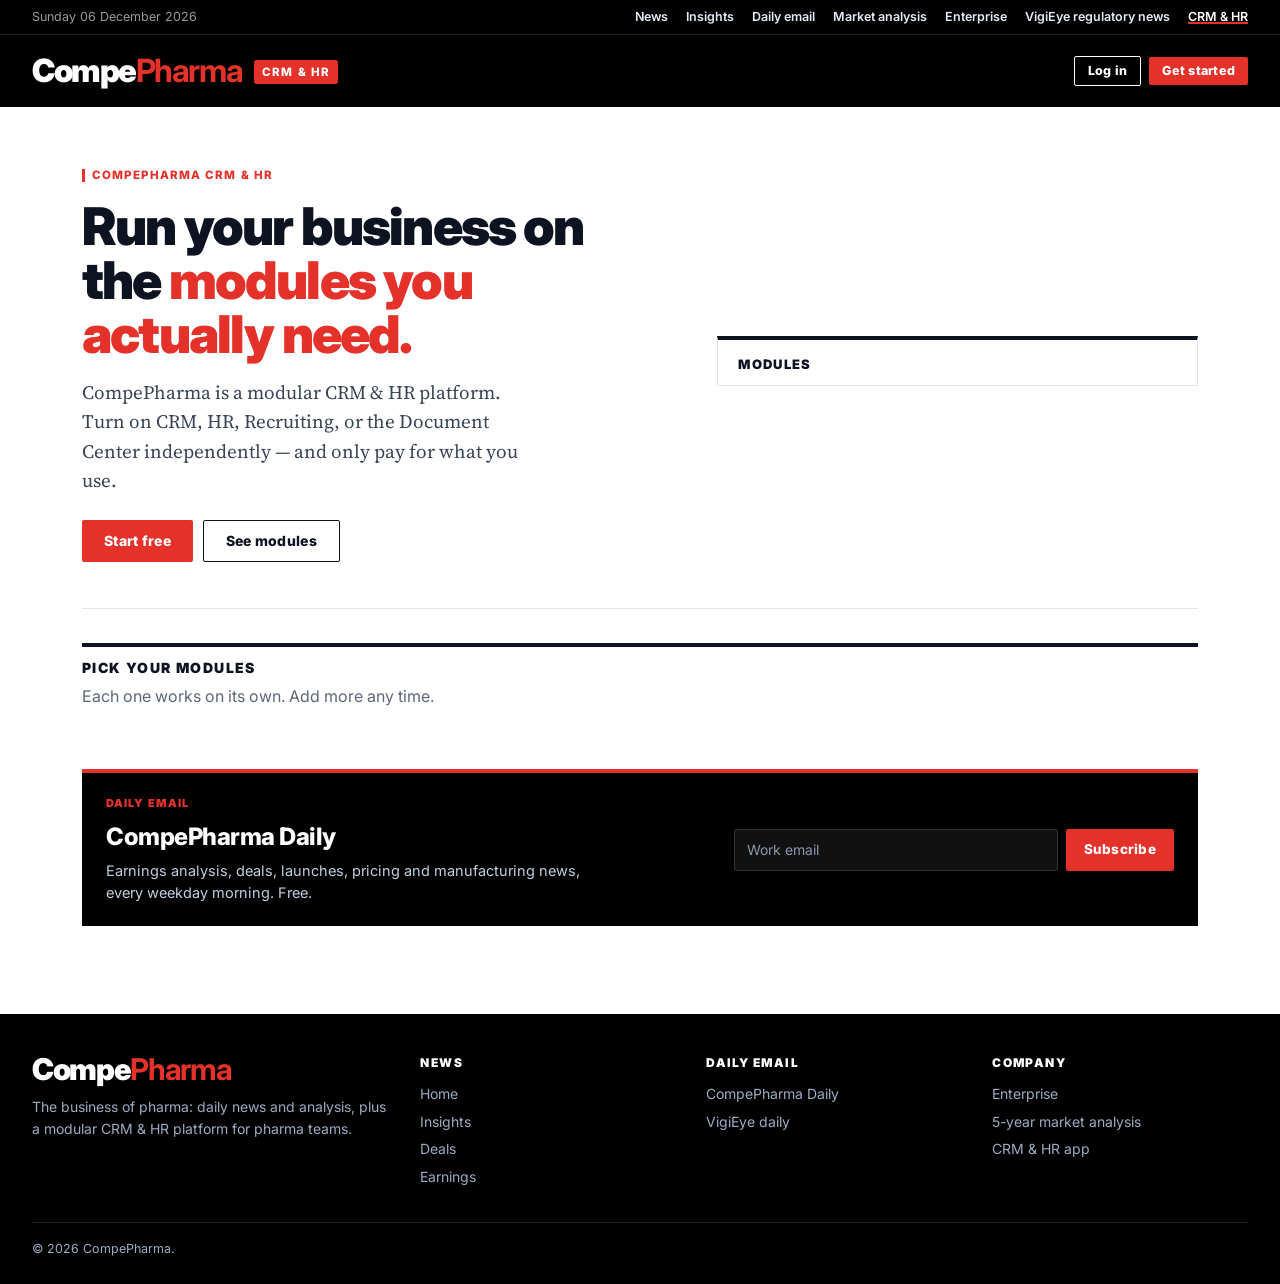
==== commit 706a7ae4: "App: switch to the news site's black-and-red skin Black utility bar and masthead, white logo with re" ====
--- a/index.html
+++ b/index.html
@@ -7,13 +7,13 @@
 <meta name="description" content="A modular CRM + HR platform. Activate only the modules you need — CRM, HR, Recruiting, and Document Center.">
 <link rel="preconnect" href="https://fonts.googleapis.com"><link rel="preconnect" href="https://fonts.gstatic.com" crossorigin>
 <link href="https://fonts.googleapis.com/css2?family=Inter:wght@400;500;600;700;800;900&family=Source+Serif+4:opsz,wght@8..60,600;8..60,700;8..60,800&display=swap" rel="stylesheet">
-<meta name="theme-color" content="#0a1730">
+<meta name="theme-color" content="#000000">
 <style>
   /* Same tokens as the CompePharma news site (portal.py) so the app reads as one brand. */
   :root{
     --ink:#0d1321;--ink-2:#3a4456;--muted:#5d6677;--line:#e3e6eb;
-    --paper:#fff;--soft:#f3f5f8;--navy:#0a1730;--red:#d7263d;
-    --brand:#0e9c8a;--brand-700:#0b7c6e;--brand-050:#e6f6f3;
+    --paper:#fff;--soft:#f3f5f8;--navy:#000;--red:#e4322b;
+    --brand:#e4322b;--brand-700:#c2271f;--brand-050:#fdecea;
     --accent:#1f6feb;--danger:#d7263d;--gold:#f5a623;--green:#0f9d58;
     --radius:6px;--shadow:none;--shadow-lg:0 14px 44px rgba(10,23,48,.22);
     --font:Inter,system-ui,"Segoe UI",Roboto,sans-serif;
@@ -21,17 +21,17 @@
   }
   @media (prefers-color-scheme: dark){:root:not([data-theme=light]){
     --ink:#e7eaf0;--ink-2:#c3cbd8;--muted:#9aa4b5;--line:#1f2a3a;--paper:#0a0f18;--soft:#0f1622;
-    --brand-050:#0f2a27;--brand-700:#2dd4bf}}
+    --brand-050:#3a0f16;--brand-700:#ff6b63}}
   *{box-sizing:border-box}
   html,body{margin:0}
   body{font:16px/1.55 var(--font);color:var(--ink);background:var(--paper);-webkit-font-smoothing:antialiased}
   a{color:inherit;text-decoration:none}
-  h1,h2,h3{font-family:var(--serif);font-weight:800;letter-spacing:-.01em}
+  h1,h2,h3{font-family:var(--font);font-weight:800;letter-spacing:-.02em}
   .wrap{max-width:1480px;margin:0 auto;padding:0 32px}@media(max-width:700px){.wrap{padding:0 16px}}
 
   /* buttons: square, heavy, red like the news site */
   .btn{display:inline-flex;align-items:center;justify-content:center;gap:8px;border:0;cursor:pointer;font-family:inherit;
-    font-weight:800;font-size:13.5px;letter-spacing:.02em;border-radius:4px;padding:11px 18px;transition:.15s;line-height:1}
+    font-weight:800;font-size:13.5px;letter-spacing:.02em;border-radius:2px;padding:11px 18px;transition:.15s;line-height:1}
   .btn:hover{filter:brightness(1.08)}
   .btn-primary{background:var(--red);color:#fff}
   .btn-ghost{background:transparent;color:var(--ink);border:1.5px solid var(--ink)}.btn-ghost:hover{background:var(--soft)}
@@ -42,21 +42,21 @@
   input,select,textarea{font-family:inherit;font-size:14px;color:var(--ink);background:var(--paper)}
 
   /* ---------- utility bar + masthead (mirrors the news site) ---------- */
-  .util{background:var(--navy);color:#aab6cc;font-size:12.5px}
+  .util{background:#000;border-bottom:1px solid #222;color:#9a9a9a;font-size:12.5px}
   .util .wrap{display:flex;justify-content:space-between;align-items:center;height:34px;gap:12px}
   .util a{color:#e5ebf5;font-weight:600;margin-left:18px}.util a:hover{color:#fff}.util a.on{color:#fff;box-shadow:inset 0 -2px 0 var(--red)}
   @media(max-width:700px){.util .d,.util .vx{display:none}.util .wrap{justify-content:flex-end}.util a{margin-left:12px;white-space:nowrap}}
-  header{background:var(--paper);border-bottom:1px solid var(--line);position:sticky;top:0;z-index:30}
+  header{background:#000;position:sticky;top:0;z-index:30}
+  header .btn-ghost{color:#fff;border-color:#fff}header .btn-ghost:hover{background:#1a1a1a}
   header .wrap{display:flex;align-items:center;gap:16px;height:72px}
   .logo{display:inline-block;white-space:nowrap;font:900 32px/1 var(--font);letter-spacing:-.045em}
-  .logo b{color:var(--brand)}
-  .logo .prod{font:800 11.5px/1 var(--font);letter-spacing:.1em;text-transform:uppercase;color:var(--paper);background:var(--navy);padding:5px 8px;border-radius:3px;position:relative;top:-6px;margin-left:12px;letter-spacing:.1em}
-  @media (prefers-color-scheme: dark){:root:not([data-theme=light]) .logo .prod{background:var(--red);color:#fff}}
-  @media(max-width:600px){.logo{font-size:25px}.logo .prod{display:none}}
+  .logo{color:#fff}.logo b{color:var(--red)}
+  .logo .prod{font:800 11.5px/1 var(--font);letter-spacing:.1em;text-transform:uppercase;color:#fff;background:var(--red);padding:5px 8px;border-radius:3px;position:relative;top:-6px;margin-left:12px;letter-spacing:.1em}
+    @media(max-width:600px){.logo{font-size:25px}.logo .prod{display:none}}
   .spacer{flex:1}
   #topauth{display:flex;gap:8px;align-items:center}
   .acct{position:relative}
-  .avatar{width:36px;height:36px;border-radius:50%;background:var(--navy);color:#fff;
+  .avatar{width:36px;height:36px;border-radius:50%;background:var(--red);color:#fff;
     display:grid;place-items:center;font-weight:800;cursor:pointer}
   .menu{position:absolute;right:0;top:46px;background:var(--paper);border:1px solid var(--line);border-top:4px solid var(--ink);border-radius:4px;
     box-shadow:var(--shadow-lg);min-width:220px;padding:8px;display:none}
@@ -76,6 +76,7 @@
   main{padding:28px 34px;max-width:1240px}
   .page-h{display:flex;align-items:flex-end;justify-content:space-between;gap:16px;margin-bottom:22px;flex-wrap:wrap;border-bottom:1px solid var(--line);padding-bottom:16px}
   .page-h h1{font:900 34px/1.05 var(--font);letter-spacing:-.03em;margin:0}
+  .page-h p,.hero p,.mod .tl{font-family:var(--serif)}
   .page-h p{margin:6px 0 0;color:var(--muted);font-size:15px}
 
   /* ---------- cards / stats ---------- */
@@ -87,7 +88,7 @@
   .panel-h{display:flex;align-items:center;justify-content:space-between;padding:12px 18px;border-bottom:1px solid var(--line)}
   .panel-h h3{margin:0;font:900 13px/1.2 var(--font);letter-spacing:.1em;text-transform:uppercase}
   .panel-b{padding:6px 0}
-  .subtabs{display:flex;gap:2px;margin-bottom:18px;flex-wrap:wrap;background:var(--navy);padding:0 6px}
+  .subtabs{display:flex;gap:2px;margin-bottom:18px;flex-wrap:wrap;background:#000;padding:0 6px}
   .subtab{border:0;border-bottom:3px solid transparent;background:transparent;padding:13px 14px 11px;font-size:12.5px;font-weight:800;letter-spacing:.08em;text-transform:uppercase;color:#dfe6f2;cursor:pointer;font-family:inherit}
   .subtab:hover{color:#fff;background:rgba(255,255,255,.06)}
   .subtab.active{color:#fff;border-bottom-color:var(--red)}
@@ -117,8 +118,8 @@
   .mod{background:var(--paper);border:1px solid var(--line);border-top:4px solid var(--ink);border-radius:0;padding:20px;display:flex;flex-direction:column}
   .mod.owned{border-top-color:var(--brand)}
   .mod .ic{font-size:30px}
-  .mod h3{margin:10px 0 4px;font-size:22px}
-  .mod .tl{color:var(--muted);font-size:14.5px;margin:0 0 12px}
+  .mod h3{margin:10px 0 4px;font-size:21px;font-weight:800}
+  .mod .tl{color:var(--muted);font-size:15.5px;margin:0 0 12px}
   .mod ul{list-style:none;padding:0;margin:0 0 16px;display:grid;gap:7px}
   .mod li{font-size:14px;color:var(--ink-2);display:flex;gap:8px}
   .mod li .ck{color:var(--brand);font-weight:900}
@@ -126,30 +127,30 @@
   .mod .price small{font-size:13px;color:var(--muted);font-weight:600;letter-spacing:0}
   .mod .btn{margin-top:auto}
   .owned-tag{display:inline-flex;align-items:center;gap:6px;color:var(--brand);font-weight:900;font-size:12px;letter-spacing:.1em;text-transform:uppercase}
-  .bundle{background:var(--navy);color:#fff;border-radius:0;border-top:4px solid var(--red);padding:24px;display:flex;
+  .bundle{background:#000;color:#fff;border-radius:0;border-top:4px solid var(--red);padding:24px;display:flex;
     align-items:center;justify-content:space-between;gap:20px;flex-wrap:wrap;margin-bottom:22px}
   .bundle h3{margin:0 0 4px;font-size:24px;color:#fff}.bundle p{margin:0;color:#c3cede;font-size:14.5px}
   .bundle .price{font:900 30px/1 var(--font);letter-spacing:-.03em}
 
   /* ---------- daily email ---------- */
-  .daily{background:var(--navy);color:#e5ebf5;border-top:4px solid var(--brand);padding:22px 24px;display:flex;gap:24px;align-items:center;justify-content:space-between;flex-wrap:wrap;margin:0 0 22px}
-  .daily .k{font-size:11px;font-weight:900;letter-spacing:.1em;text-transform:uppercase;color:#5eead4}
+  .daily{background:#000;color:#e5ebf5;border-top:4px solid var(--red);padding:22px 24px;display:flex;gap:24px;align-items:center;justify-content:space-between;flex-wrap:wrap;margin:0 0 22px}
+  .daily .k{font-size:11px;font-weight:900;letter-spacing:.1em;text-transform:uppercase;color:var(--red)}
   .daily h3{color:#fff;margin:6px 0 4px;font-size:24px}.daily p{margin:0;color:#c3cede;font-size:14.5px;max-width:56ch}
   .daily form{display:flex;gap:8px;flex-wrap:wrap;flex:1;min-width:260px;max-width:440px}
-  .daily input{flex:1;min-width:180px;height:42px;padding:0 12px;border:1px solid #23314a;border-radius:4px;background:#0f1d38;color:#fff}
+  .daily input{flex:1;min-width:180px;height:42px;padding:0 12px;border:1px solid #333;border-radius:2px;background:#111;color:#fff}
   .daily input::placeholder{color:#8a97ad}
-  .daily .done{font-weight:800;color:#5eead4}
+  .daily .done{font-weight:800;color:#fff}
 
   /* ---------- landing ---------- */
   .land{max-width:1180px;margin:0 auto;padding:30px 32px 10px}
   .kicker{display:inline-block;font-weight:800;font-size:11.5px;text-transform:uppercase;letter-spacing:.09em;color:var(--red);border-left:3px solid var(--red);padding-left:7px;line-height:1.1}
   .hero{display:grid;grid-template-columns:1.1fr .9fr;gap:48px;align-items:center;padding:24px 0 46px;border-bottom:1px solid var(--line);margin-bottom:34px}
-  .hero h1{font:800 50px/1.06 var(--serif);letter-spacing:-.015em;margin:14px 0 16px}
-  .hero h1 span{color:var(--brand)}
+  .hero h1{font:900 52px/1.04 var(--font);letter-spacing:-.035em;margin:14px 0 16px}
+  .hero h1 span{color:var(--red)}
   .hero p{font:19px/1.55 var(--serif);color:var(--ink-2);margin:0 0 24px;max-width:44ch}
   .hero-card{background:var(--paper);border:1px solid var(--line);border-top:4px solid var(--ink);padding:6px 20px 10px}
   .hero-card h4{margin:12px 0 4px;font:900 13px/1 var(--font);letter-spacing:.1em;text-transform:uppercase}
-  .hero-card .row{display:flex;align-items:center;gap:12px;padding:12px 0;border-top:1px solid var(--line);font:700 16px/1.3 var(--serif)}
+  .hero-card .row{display:flex;align-items:center;gap:12px;padding:12px 0;border-top:1px solid var(--line);font:700 15.5px/1.3 var(--font)}
   .hero-card .row:first-of-type{border-top:0}
   .hero-card .row .i{width:34px;height:34px;border-radius:3px;background:var(--soft);display:grid;place-items:center;font-size:18px}
   .sec-h{display:flex;align-items:baseline;justify-content:space-between;border-top:4px solid var(--ink);padding-top:10px;margin:0 0 6px}
@@ -159,7 +160,7 @@
   footer .fg{display:grid;grid-template-columns:1.4fr repeat(3,1fr);gap:30px}@media(max-width:800px){footer .fg{grid-template-columns:1fr 1fr}}
   footer h4{color:#fff;font-size:12px;letter-spacing:.12em;text-transform:uppercase;margin:0 0 10px;font-family:var(--font);font-weight:900}
   footer ul{margin:0;padding:0}footer li{list-style:none;margin:6px 0}
-  footer a:hover{color:#fff}footer .logo{font-size:30px;color:#fff}footer .fine{border-top:1px solid #1b2840;margin-top:28px;padding-top:16px;font-size:12.5px}
+  footer a:hover{color:#fff}footer .logo{font-size:30px;color:#fff}footer .fine{border-top:1px solid #222;margin-top:28px;padding-top:16px;font-size:12.5px}
 
   .overlay{position:fixed;inset:0;background:rgba(10,23,48,.6);backdrop-filter:blur(3px);z-index:60;display:none;align-items:flex-start;justify-content:center;padding:44px 16px;overflow:auto}
   .overlay.open{display:flex}
@@ -183,7 +184,7 @@
   .field input:focus,.addbar input:focus,.addbar select:focus{outline:none;border-color:var(--ink)}
   .err{background:#fdecea;color:#c0392b;border-radius:4px;padding:9px 12px;font-size:13.5px;margin-bottom:12px;display:none}
   .err.show{display:block}
-  .toast{position:fixed;bottom:22px;left:50%;transform:translateX(-50%);background:var(--navy);color:#fff;border-left:4px solid var(--red);padding:12px 18px;border-radius:3px;font-size:14px;box-shadow:var(--shadow-lg);z-index:80;display:none}
+  .toast{position:fixed;bottom:22px;left:50%;transform:translateX(-50%);background:#000;color:#fff;border-left:4px solid var(--red);padding:12px 18px;border-radius:3px;font-size:14px;box-shadow:var(--shadow-lg);z-index:80;display:none}
   .toast.show{display:block}
   .lockbox{background:var(--paper);border:1px solid var(--line);border-top:4px solid var(--ink);padding:40px;text-align:center}
   .lockbox .ic{font-size:40px}
@@ -315,7 +316,7 @@
 }
 function dailySubscribed(){try{return !!localStorage.getItem('cpDaily')}catch(_){return false}}
 function siteFooter(){
-  return `<footer><div class="wrap"><div class="fg"><div><div class="logo">Compe<b style="color:#2dd4bf">Pharma</b></div>
+  return `<footer><div class="wrap"><div class="fg"><div><div class="logo">Compe<b>Pharma</b></div>
     <p style="margin-top:10px;max-width:420px">The business of pharma: daily news and analysis, plus a modular CRM &amp; HR platform for pharma teams.</p></div>
     <div><h4>News</h4><ul><li><a href="/">Home</a></li><li><a href="/insights">Insights</a></li><li><a href="/news/deals">Deals</a></li><li><a href="/news/earnings">Earnings</a></li></ul></div>
     <div><h4>Daily email</h4><ul><li><a href="/newsletter">CompePharma Daily</a></li><li><a href="https://vigi-eye.com/newsletter?utm_source=compepharma">VigiEye daily</a></li></ul></div>
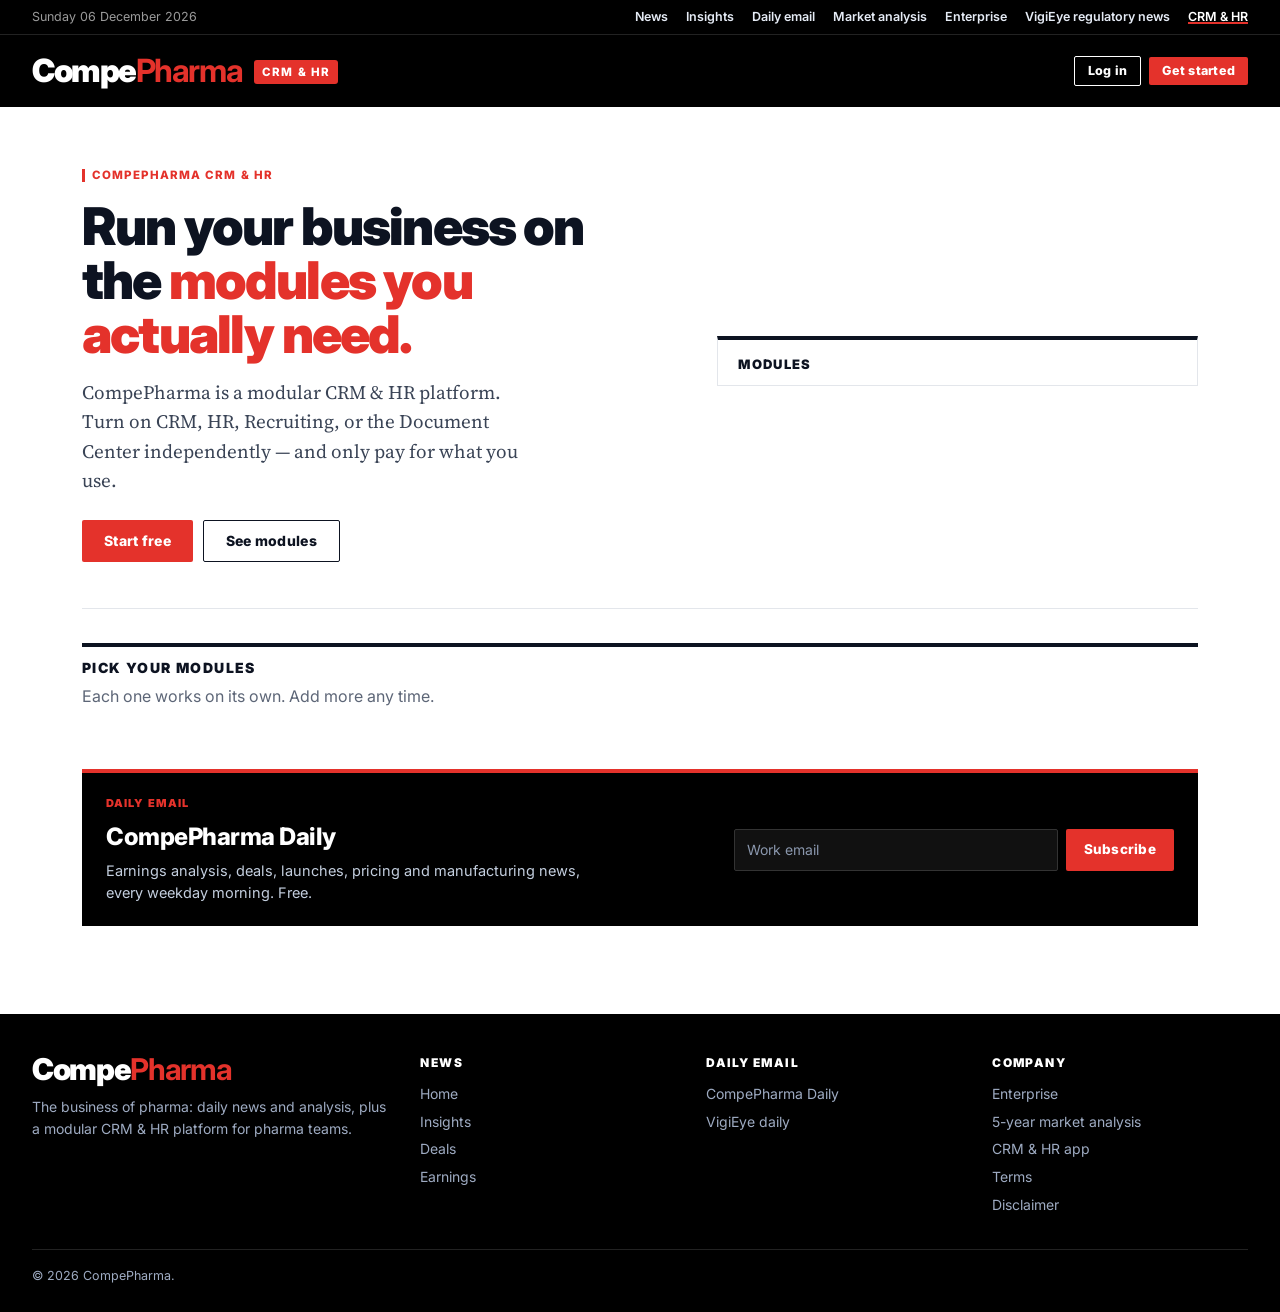
==== commit 7a87d5e5: "Add legal disclaimer page, footer notice and publisher imprint /disclaimer: information-only (not me" ====
--- a/index.html
+++ b/index.html
@@ -8,6 +8,7 @@
 <link rel="preconnect" href="https://fonts.googleapis.com"><link rel="preconnect" href="https://fonts.gstatic.com" crossorigin>
 <link href="https://fonts.googleapis.com/css2?family=Inter:wght@400;500;600;700;800;900&family=Source+Serif+4:opsz,wght@8..60,600;8..60,700;8..60,800&display=swap" rel="stylesheet">
 <meta name="theme-color" content="#000000">
+<link rel="icon" href="/favicon.ico" sizes="any"><link rel="icon" href="/favicon.svg" type="image/svg+xml"><link rel="apple-touch-icon" href="/apple-touch-icon.png"><link rel="manifest" href="/site.webmanifest">
 <style>
   /* Same tokens as the CompePharma news site (portal.py) so the app reads as one brand. */
   :root{
@@ -320,7 +321,7 @@
     <p style="margin-top:10px;max-width:420px">The business of pharma: daily news and analysis, plus a modular CRM &amp; HR platform for pharma teams.</p></div>
     <div><h4>News</h4><ul><li><a href="/">Home</a></li><li><a href="/insights">Insights</a></li><li><a href="/news/deals">Deals</a></li><li><a href="/news/earnings">Earnings</a></li></ul></div>
     <div><h4>Daily email</h4><ul><li><a href="/newsletter">CompePharma Daily</a></li><li><a href="https://vigi-eye.com/newsletter?utm_source=compepharma">VigiEye daily</a></li></ul></div>
-    <div><h4>Company</h4><ul><li><a href="/enterprise">Enterprise</a></li><li><a href="/market-analysis">5-year market analysis</a></li><li><a href="/app">CRM &amp; HR app</a></li></ul></div></div>
+    <div><h4>Company</h4><ul><li><a href="/enterprise">Enterprise</a></li><li><a href="/market-analysis">5-year market analysis</a></li><li><a href="/app">CRM &amp; HR app</a></li><li><a href="/terms">Terms</a></li><li><a href="/disclaimer">Disclaimer</a></li></ul></div></div>
     <div class="fine">© ${new Date().getFullYear()} CompePharma.</div></div></footer>`;
 }
 function modCard(m, owned){
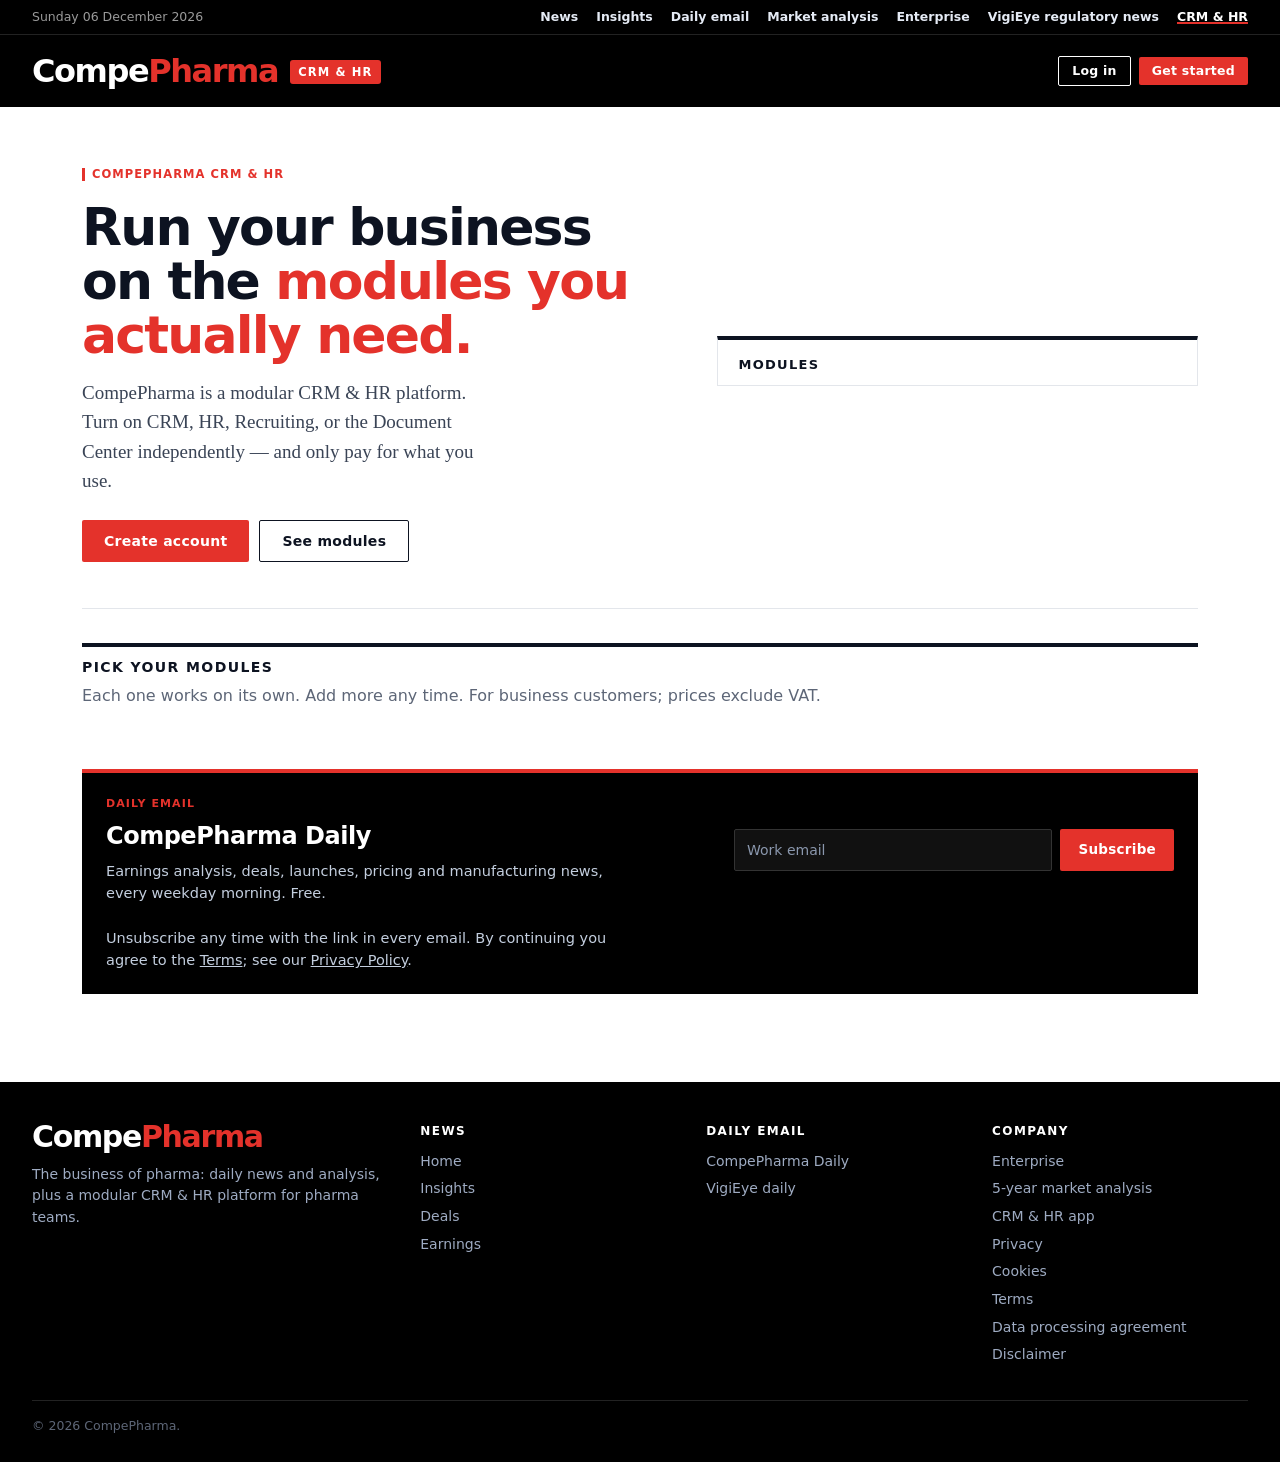
==== commit e4bd3484: "App UI: consent/DPA links, checkout declarations, billing/cancel, export, delete records and account" ====
--- a/index.html
+++ b/index.html
@@ -5,8 +5,7 @@
 <meta name="viewport" content="width=device-width, initial-scale=1">
 <title>CompePharma — Modular CRM &amp; HR</title>
 <meta name="description" content="A modular CRM + HR platform. Activate only the modules you need — CRM, HR, Recruiting, and Document Center.">
-<link rel="preconnect" href="https://fonts.googleapis.com"><link rel="preconnect" href="https://fonts.gstatic.com" crossorigin>
-<link href="https://fonts.googleapis.com/css2?family=Inter:wght@400;500;600;700;800;900&family=Source+Serif+4:opsz,wght@8..60,600;8..60,700;8..60,800&display=swap" rel="stylesheet">
+<link rel="stylesheet" href="/fonts/fonts.css">
 <meta name="theme-color" content="#000000">
 <link rel="icon" href="/favicon.ico" sizes="any"><link rel="icon" href="/favicon.svg" type="image/svg+xml"><link rel="apple-touch-icon" href="/apple-touch-icon.png"><link rel="manifest" href="/site.webmanifest">
 <style>
@@ -185,6 +184,9 @@
   .field input:focus,.addbar input:focus,.addbar select:focus{outline:none;border-color:var(--ink)}
   .err{background:#fdecea;color:#c0392b;border-radius:4px;padding:9px 12px;font-size:13.5px;margin-bottom:12px;display:none}
   .err.show{display:block}
+  .fine{font-size:12.5px;color:var(--muted);margin:10px 0 0;line-height:1.5}.fine a{color:inherit;text-decoration:underline}
+  label.ck{display:flex;gap:8px;align-items:flex-start;font-size:13.5px;margin:0 0 12px;line-height:1.45}label.ck input{margin-top:3px}
+  .btn-danger{background:#c0392b!important;color:#fff!important;border-color:#c0392b!important}
   .toast{position:fixed;bottom:22px;left:50%;transform:translateX(-50%);background:#000;color:#fff;border-left:4px solid var(--red);padding:12px 18px;border-radius:3px;font-size:14px;box-shadow:var(--shadow-lg);z-index:80;display:none}
   .toast.show{display:block}
   .lockbox{background:var(--paper);border:1px solid var(--line);border-top:4px solid var(--ink);padding:40px;text-align:center}
@@ -219,6 +221,44 @@
       <div class="field"><label>Email</label><input id="f_email" type="email" required placeholder="you@company.com"></div>
       <div class="field"><label>Password</label><input id="f_pass" type="password" required minlength="8" placeholder="••••••••"></div>
       <button class="btn btn-primary btn-lg" style="width:100%" id="authSubmit">Create account</button>
+      <p class="fine" id="authConsent">By continuing you agree to the <a href="/terms" target="_blank">Terms</a>; see our
+        <a href="/privacy" target="_blank">Privacy Policy</a>. For the contacts, employee and candidate data you store, our
+        <a href="/dpa" target="_blank">Data Processing Agreement</a> applies.</p>
+    </form>
+  </div>
+</div>
+
+<!-- checkout declarations (both boxes start unticked) -->
+<div class="overlay" id="buyOverlay" onclick="if(event.target===this)closeBuy()">
+  <div class="modal">
+    <span class="modal-x" onclick="closeBuy()">×</span>
+    <h2 id="buyTitle">Activate</h2>
+    <p class="swi" id="buyPrice"></p>
+    <div class="err" id="buyErr"></div>
+    <form onsubmit="return submitBuy(event)">
+      <label class="ck"><input type="checkbox" id="buyBiz"> I am buying for my business (company, sole trader or
+        organisation), not as a consumer. The app is sold to business customers only.</label>
+      <label class="ck"><input type="checkbox" id="buyWaiver"> I ask for access to start immediately after payment and
+        understand that, once it starts, any 14-day right of withdrawal ends.</label>
+      <button class="btn btn-primary btn-lg" style="width:100%" id="buySubmit">Continue to secure checkout</button>
+      <p class="fine">Billed monthly until you cancel. Cancel any time under your account menu → Manage billing / cancel.
+        Prices exclude VAT; enter your VAT number at checkout. See the <a href="/terms" target="_blank">Terms</a> and
+        <a href="/privacy" target="_blank">Privacy Policy</a>.</p>
+    </form>
+  </div>
+</div>
+
+<div class="overlay" id="delOverlay" onclick="if(event.target===this)closeDel()">
+  <div class="modal">
+    <span class="modal-x" onclick="closeDel()">×</span>
+    <h2>Delete my account</h2>
+    <p class="swi">This permanently deletes your account and everything stored in it (contacts, companies, deals,
+      activities, employees, leave, onboarding, jobs, candidates, documents and signatures) and cancels any active
+      subscription. It cannot be undone. <a onclick="exportData('json')">Export your data first</a>.</p>
+    <div class="err" id="delErr"></div>
+    <form onsubmit="return submitDel(event)">
+      <div class="field"><label>Your password</label><input id="del_pass" type="password" required autocomplete="current-password"></div>
+      <button class="btn btn-danger btn-lg" style="width:100%" id="delSubmit">Delete everything</button>
     </form>
   </div>
 </div>
@@ -259,6 +299,11 @@
         ${ME.org?`<div style="padding:0 12px 8px;font-size:13px;font-weight:600">${esc(ME.org)}</div>`:''}
         <div class="sep"></div>
         <div class="mi" onclick="go('store')">Manage modules</div>
+        ${ME.can_manage_billing?'<div class="mi" onclick="manageBilling()">Manage billing / cancel</div>':''}
+        <div class="mi" onclick="exportData('json')">Export my data (JSON)</div>
+        <div class="mi" onclick="exportData('csv')">Export my data (CSV)</div>
+        <div class="mi" onclick="openDel()">Delete my account</div>
+        <div class="sep"></div>
         <a class="mi" href="/api/logout">Log out</a>
       </div></div>`;
   } else {
@@ -279,17 +324,17 @@
         <h1>Run your business on the <span>modules you actually need.</span></h1>
         <p>CompePharma is a modular CRM &amp; HR platform. Turn on CRM, HR, Recruiting, or the Document Center independently — and only pay for what you use.</p>
         <div style="display:flex;gap:10px;flex-wrap:wrap">
-          <button class="btn btn-primary btn-lg" onclick="openAuth('register')">Start free</button>
+          <button class="btn btn-primary btn-lg" onclick="openAuth('register')">Create account</button>
           <button class="btn btn-ghost btn-lg" onclick="document.getElementById('modstore').scrollIntoView({behavior:'smooth'})">See modules</button>
         </div>
       </div>
       <div class="hero-card"><h4>Modules</h4>
-        ${mods.map(m=>`<div class="row"><span class="i">${m.icon}</span>${esc(m.name)}<span style="margin-left:auto;color:var(--muted);font-weight:600">$${m.price}/mo</span></div>`).join("")}
+        ${mods.map(m=>`<div class="row"><span class="i">${m.icon}</span>${esc(m.name)}<span style="margin-left:auto;color:var(--muted);font-weight:600">$${m.price}/mo + VAT</span></div>`).join("")}
       </div>
     </div>
     <div id="modstore">
       <div class="sec-h"><span>Pick your modules</span></div>
-      <p style="color:var(--muted);margin:0 0 20px">Each one works on its own. Add more any time.</p>
+      <p style="color:var(--muted);margin:0 0 20px">Each one works on its own. Add more any time. For business customers; prices exclude VAT.</p>
       <div class="mods">${mods.map(m=>modCard(m,false)).join("")}</div>
     </div>
     <div style="margin-top:40px">${dailyBox("")}</div>
@@ -304,14 +349,15 @@
     <form onsubmit="return subscribeDaily(event,this)">
       <input type="email" name="email" required placeholder="Work email" aria-label="Work email" value="${esc(email||'')}">
       <button class="btn btn-primary" type="submit">Subscribe</button>
-    </form></section>`;
+    </form><p class="fine" style="grid-column:1/-1">Unsubscribe any time with the link in every email. By continuing you agree to the
+    <a href="/terms">Terms</a>; see our <a href="/privacy">Privacy Policy</a>.</p></section>`;
 }
 async function subscribeDaily(e,form){
   e.preventDefault();
   const email=form.email.value.trim(), btn=form.querySelector("button");
   btn.disabled=true;
   const {ok,data}=await api("/api/newsletter",{method:"POST",body:JSON.stringify({email,src:ME&&ME.authenticated?"app-dashboard":"app-landing"})});
-  if(ok){try{localStorage.setItem('cpDaily',email)}catch(_){}form.outerHTML=`<div class="done">✓ You're in. CompePharma Daily goes to ${esc(email)} every weekday morning.</div>`;}
+  if(ok){try{localStorage.setItem('cpDaily','1')}catch(_){}form.outerHTML=`<div class="done">✓ You're in. CompePharma Daily goes to ${esc(email)} every weekday morning.</div>`;}
   else{btn.disabled=false;toast((data&&data.error)||"That didn't work. Check the address and try again.");}
   return false;
 }
@@ -321,7 +367,7 @@
     <p style="margin-top:10px;max-width:420px">The business of pharma: daily news and analysis, plus a modular CRM &amp; HR platform for pharma teams.</p></div>
     <div><h4>News</h4><ul><li><a href="/">Home</a></li><li><a href="/insights">Insights</a></li><li><a href="/news/deals">Deals</a></li><li><a href="/news/earnings">Earnings</a></li></ul></div>
     <div><h4>Daily email</h4><ul><li><a href="/newsletter">CompePharma Daily</a></li><li><a href="https://vigi-eye.com/newsletter?utm_source=compepharma">VigiEye daily</a></li></ul></div>
-    <div><h4>Company</h4><ul><li><a href="/enterprise">Enterprise</a></li><li><a href="/market-analysis">5-year market analysis</a></li><li><a href="/app">CRM &amp; HR app</a></li><li><a href="/terms">Terms</a></li><li><a href="/disclaimer">Disclaimer</a></li></ul></div></div>
+    <div><h4>Company</h4><ul><li><a href="/enterprise">Enterprise</a></li><li><a href="/market-analysis">5-year market analysis</a></li><li><a href="/app">CRM &amp; HR app</a></li><li><a href="/privacy">Privacy</a></li><li><a href="/cookies">Cookies</a></li><li><a href="/terms">Terms</a></li><li><a href="/dpa">Data processing agreement</a></li><li><a href="/disclaimer">Disclaimer</a></li></ul></div></div>
     <div class="fine">© ${new Date().getFullYear()} CompePharma.</div></div></footer>`;
 }
 function modCard(m, owned){
@@ -330,7 +376,7 @@
     <h3>${esc(m.name)}</h3>
     <p class="tl">${esc(m.tagline)}</p>
     <ul>${m.features.map(f=>`<li><span class="ck">✓</span>${esc(f)}</li>`).join("")}</ul>
-    <div class="price">$${m.price}<small>/mo</small></div>
+    <div class="price">$${m.price}<small>/mo excl. VAT</small></div>
     ${owned?'<span class="owned-tag">✓ Active</span>'
       :`<button class="btn btn-primary" onclick="activate('${m.key}')">Activate module</button>`}
   </div>`;
@@ -406,7 +452,7 @@
   $("#main").innerHTML=`
     <div class="page-h"><div><h1>Modules</h1><p>Activate only what you need. Turn more on any time.</p></div></div>
     ${ME.suite?'':`<div class="bundle"><div><h3>🚀 Full Suite</h3><p>Every module — CRM, HR, Recruiting &amp; Documents — in one plan.</p></div>
-      <div style="text-align:right"><div class="price">$${ME.suite_price}<small style="font-size:13px;color:#c3cede">/mo</small></div>
+      <div style="text-align:right"><div class="price">$${ME.suite_price}<small style="font-size:13px;color:#c3cede">/mo excl. VAT</small></div>
       <button class="btn" style="background:#fff;color:var(--navy);margin-top:8px" onclick="activate('suite')">Get the Suite</button></div></div>`}
     <div class="mods">${mods.map(m=>modCard(m,owned.has(m.key))).join("")}</div>`;
 }
@@ -416,21 +462,64 @@
   $("#main").innerHTML=`<div class="lockbox"><div class="ic">${m.icon||'🔒'}</div>
     <h2>${esc(m.name||'Module')} isn't active</h2>
     <p>${esc(m.tagline||'')}</p>
-    <button class="btn btn-primary btn-lg" onclick="activate('${key}')">Activate for $${m.price}/mo</button></div>`;
+    <button class="btn btn-primary btn-lg" onclick="activate('${key}')">Activate for $${m.price}/mo + VAT</button></div>`;
 }
 
 /* ---------- activate (paid checkout only — no free self-grant) ---------- */
 async function activate(key){
   if(!ME.authenticated){ pending=key; openAuth('register'); return; }
-  if(ME.billing){
-    // Stripe Checkout collects a card before any access is granted.
-    const {ok,data}=await api("/api/checkout",{method:"POST",body:JSON.stringify({module:key})});
-    if(ok&&data.url){ location.href=data.url; return; }
-    toast(data.error||"Couldn't start checkout."); return;
-  }
+  if(ME.billing){ openBuy(key); return; }
   // Billing not configured yet — no free access. Prompt to enable payments.
   toast("Card payments aren't enabled yet — set up Stripe to activate modules.");
 }
+/* ---------- checkout declarations ---------- */
+let BUYKEY=null;
+function openBuy(key){
+  BUYKEY=key;
+  const m=(ME.modules||[]).find(x=>x.key===key);
+  $("#buyTitle").textContent=key==="suite"?"Activate the Full Suite":"Activate "+(m?m.name:"module");
+  $("#buyPrice").textContent="$"+(key==="suite"?ME.suite_price:(m?m.price:""))+" a month, excl. VAT";
+  $("#buyBiz").checked=false;$("#buyWaiver").checked=false;$("#buyErr").classList.remove("show");
+  $("#buyOverlay").classList.add("open");
+}
+function closeBuy(){$("#buyOverlay").classList.remove("open");}
+async function submitBuy(e){
+  e.preventDefault();const err=$("#buyErr");err.classList.remove("show");
+  const business=$("#buyBiz").checked, waiver=$("#buyWaiver").checked;
+  if(!business||!waiver){err.textContent="Please tick both boxes to continue.";err.classList.add("show");return false;}
+  $("#buySubmit").disabled=true;
+  // Stripe Checkout collects a card before any access is granted.
+  const {ok,data}=await api("/api/checkout",{method:"POST",body:JSON.stringify({module:BUYKEY,business,waiver})});
+  $("#buySubmit").disabled=false;
+  if(ok&&data.url){ location.href=data.url; return false; }
+  err.textContent=data.error||"Couldn't start checkout.";err.classList.add("show");return false;
+}
+
+/* ---------- billing, export, account deletion ---------- */
+async function manageBilling(){
+  const {ok,data}=await api("/api/billing/portal",{method:"POST"});
+  if(ok&&data.url){ location.href=data.url; return; }
+  toast(data.error||"Couldn't open billing.");
+}
+function exportData(fmt){ location.href="/api/account/export?format="+fmt; }
+function openDel(){$("#del_pass").value="";$("#delErr").classList.remove("show");$("#delOverlay").classList.add("open");}
+function closeDel(){$("#delOverlay").classList.remove("open");}
+async function submitDel(e){
+  e.preventDefault();const err=$("#delErr");err.classList.remove("show");
+  if(!confirm("Delete your account and all its data permanently?"))return false;
+  $("#delSubmit").disabled=true;
+  const {ok,data}=await api("/api/account/delete",{method:"POST",body:JSON.stringify({password:$("#del_pass").value})});
+  $("#delSubmit").disabled=false;
+  if(!ok){err.textContent=data.error||"Something went wrong.";err.classList.add("show");return false;}
+  closeDel();VIEW="dashboard";await boot();toast("Your account and all its data were deleted.");return false;
+}
+async function delRow(path,id,after){
+  if(!confirm("Delete this record permanently?"))return;
+  const {ok,data}=await api(`${path}/${id}`,{method:"DELETE"});
+  if(!ok)return toast(data.error||"Couldn't delete.");
+  toast("Deleted");after();
+}
+
 async function refreshMe(){ const {data}=await api("/api/me"); ME=data; renderTop(); }
 
 /* ============================================================= *
@@ -439,7 +528,8 @@
 function stat(v,k){return `<div class="stat"><div class="v">${v}</div><div class="k">${k}</div></div>`;}
 
 function tableView(cfg){
-  // cfg: {cols:[{key,label,fmt?}], rows, addFields:[{key,ph,type?,opts?}], onAdd, actions?(row)}
+  // cfg: {cols:[{key,label,fmt?}], rows, addFields:[{key,ph,type?,opts?}], onAdd, actions?(row), del?:{path,after}}
+  if(cfg.del){const a=cfg.actions;cfg.actions=r=>(a?a(r)+' ':'')+`<button class="btn btn-ghost btn-sm" title="Delete" onclick="delRow('${cfg.del.path}',${r.id},${cfg.del.after})">Delete</button>`;}
   const head=cfg.cols.map(c=>`<th>${c.label}</th>`).join("")+(cfg.actions?'<th></th>':'');
   const body=cfg.rows.length? cfg.rows.map(r=>{
     const tds=cfg.cols.map(c=>`<td>${c.fmt?c.fmt(r[c.key],r):esc(r[c.key])}</td>`).join("");
@@ -478,27 +568,27 @@
       {key:"value",label:"Value",fmt:v=>money(v)},
       {key:"stage",label:"Stage",fmt:(v,r)=>`<select class="mini" onchange="crmDealStage(${r.id},this.value)">${s.stages.map(st=>`<option ${st===v?'selected':''}>${st}</option>`).join("")}</select>`}],
       addFields:[{key:"title",ph:"Deal name"},{key:"company",ph:"Company"},{key:"value",ph:"Value",type:"number"},{key:"stage",type:"select",opts:s.stages}],
-      onAdd:"crmAddDeal()"});
+      onAdd:"crmAddDeal()",del:{path:"/api/crm/deals",after:"viewCRM"}});
   } else if(SUB.crm==="contacts"){
     const rows=(await api("/api/crm/contacts")).data.items;
     b.innerHTML=tableView({title:"Contacts",rows,cols:[
       {key:"name",label:"Name"},{key:"title",label:"Title"},{key:"company",label:"Company"},
       {key:"email",label:"Email"},{key:"phone",label:"Phone"}],
       addFields:[{key:"name",ph:"Full name"},{key:"title",ph:"Title"},{key:"company",ph:"Company"},{key:"email",ph:"Email"},{key:"phone",ph:"Phone"}],
-      onAdd:"crmAddContact()"});
+      onAdd:"crmAddContact()",del:{path:"/api/crm/contacts",after:"viewCRM"}});
   } else if(SUB.crm==="companies"){
     const rows=(await api("/api/crm/companies")).data.items;
     b.innerHTML=tableView({title:"Companies",rows,cols:[
       {key:"name",label:"Name"},{key:"industry",label:"Industry"},{key:"website",label:"Website"}],
       addFields:[{key:"name",ph:"Company name"},{key:"industry",ph:"Industry"},{key:"website",ph:"Website"}],
-      onAdd:"crmAddCompany()"});
+      onAdd:"crmAddCompany()",del:{path:"/api/crm/companies",after:"viewCRM"}});
   } else {
     const rows=(await api("/api/crm/activities")).data.items;
     b.innerHTML=tableView({title:"Activity log",rows,cols:[
       {key:"kind",label:"Type"},{key:"subject",label:"Subject"},{key:"related",label:"Related to"},
       {key:"created_at",label:"When",fmt:v=>dateOf(v)}],
       addFields:[{key:"kind",type:"select",opts:["note","call","email","meeting"]},{key:"subject",ph:"Subject"},{key:"related",ph:"Related to"}],
-      onAdd:"crmAddActivity()"});
+      onAdd:"crmAddActivity()",del:{path:"/api/crm/activities",after:"viewCRM"}});
   }
 }
 async function crmAddDeal(){const b=readFields(["title","company","value","stage"]);if(!b.title)return toast("Deal name required");b.value=parseFloat(b.value)||0;const{ok,data}=await api("/api/crm/deals",{method:"POST",body:JSON.stringify(b)});ok?viewCRM():toast(data.error||"Error");}
@@ -525,7 +615,7 @@
       {key:"name",label:"Name"},{key:"role",label:"Role"},{key:"department",label:"Dept"},
       {key:"start_date",label:"Start"},{key:"status",label:"Status",fmt:v=>`<span class="pill ${v}">${v}</span>`}],
       addFields:[{key:"name",ph:"Name"},{key:"role",ph:"Role"},{key:"department",ph:"Department"},{key:"email",ph:"Email"},{key:"start_date",ph:"Start date",type:"date"}],
-      onAdd:"hrAddEmployee()"});
+      onAdd:"hrAddEmployee()",del:{path:"/api/hr/employees",after:"viewHR"}});
   } else if(SUB.hr==="leave"){
     const rows=(await api("/api/hr/leave")).data.items;
     b.innerHTML=tableView({title:"Leave requests",rows,cols:[
@@ -533,14 +623,14 @@
       {key:"status",label:"Status",fmt:v=>`<span class="pill ${v}">${v}</span>`}],
       actions:r=>`<button class="btn btn-ghost btn-sm" onclick="hrLeave(${r.id},'Approved')">Approve</button> <button class="btn btn-ghost btn-sm" onclick="hrLeave(${r.id},'Declined')">Decline</button>`,
       addFields:[{key:"employee",ph:"Employee"},{key:"kind",type:"select",opts:["Vacation","Sick","Personal","Parental"]},{key:"start_date",ph:"From",type:"date"},{key:"end_date",ph:"To",type:"date"}],
-      onAdd:"hrAddLeave()"});
+      onAdd:"hrAddLeave()",del:{path:"/api/hr/leave",after:"viewHR"}});
   } else {
     const rows=(await api("/api/hr/onboarding")).data.items;
     b.innerHTML=tableView({title:"Onboarding tasks",rows,cols:[
       {key:"employee",label:"Employee"},{key:"task",label:"Task"},
       {key:"done",label:"Done",fmt:(v,r)=>`<input type="checkbox" ${v?'checked':''} onchange="hrOnbToggle(${r.id})">`}],
       addFields:[{key:"employee",ph:"Employee"},{key:"task",ph:"Task (e.g. Sign contract)"}],
-      onAdd:"hrAddOnboard()"});
+      onAdd:"hrAddOnboard()",del:{path:"/api/hr/onboarding",after:"viewHR"}});
   }
 }
 async function hrAddEmployee(){const b=readFields(["name","role","department","email","start_date"]);if(!b.name)return toast("Name required");const{ok}=await api("/api/hr/employees",{method:"POST",body:JSON.stringify(b)});ok&&viewHR();}
@@ -567,14 +657,14 @@
       {key:"name",label:"Name"},{key:"job",label:"Job"},{key:"email",label:"Email"},
       {key:"stage",label:"Stage",fmt:(v,r)=>`<select class="mini" onchange="atsStage(${r.id},this.value)">${s.stages.map(st=>`<option ${st===v?'selected':''}>${st}</option>`).join("")}</select>`}],
       addFields:[{key:"name",ph:"Candidate name"},{key:"job",ph:"Job"},{key:"email",ph:"Email"},{key:"stage",type:"select",opts:s.stages}],
-      onAdd:"atsAddCandidate()"});
+      onAdd:"atsAddCandidate()",del:{path:"/api/ats/candidates",after:"viewATS"}});
   } else {
     const rows=(await api("/api/ats/jobs")).data.items;
     b.innerHTML=tableView({title:"Job postings",rows,cols:[
       {key:"title",label:"Title"},{key:"department",label:"Dept"},{key:"location",label:"Location"},
       {key:"status",label:"Status",fmt:v=>`<span class="pill ${v==='Open'?'Won':'Lost'}">${v}</span>`}],
       addFields:[{key:"title",ph:"Job title"},{key:"department",ph:"Department"},{key:"location",ph:"Location"}],
-      onAdd:"atsAddJob()"});
+      onAdd:"atsAddJob()",del:{path:"/api/ats/jobs",after:"viewATS"}});
   }
 }
 async function atsAddCandidate(){const b=readFields(["name","job","email","stage"]);if(!b.name)return toast("Name required");const{ok}=await api("/api/ats/candidates",{method:"POST",body:JSON.stringify(b)});ok&&viewATS();}
@@ -605,7 +695,7 @@
     {key:"expires",label:"Expires"}],
     actions:r=>`<button class="btn btn-ghost btn-sm" onclick="openDoc(${r.id})">Open</button>`,
     addFields:[{key:"title",ph:"Material title"},{key:"category",type:"select",opts:["Material","SOP","Policy","Label / SmPC","Patient leaflet","Training","Other"]},{key:"expires",ph:"Expiry",type:"date"}],
-    onAdd:"docAdd()"});
+    onAdd:"docAdd()",del:{path:"/api/docs/documents",after:"viewDocs"}});
 }
 async function docAdd(){const b=readFields(["title","category","expires"]);if(!b.title)return toast("Title required");const{ok}=await api("/api/docs/documents",{method:"POST",body:JSON.stringify(b)});ok&&viewDocs();}
 async function docAck(id){const who=ME.name||ME.email;await api("/api/docs/ack",{method:"POST",body:JSON.stringify({document_id:id,who})});toast("Acknowledged ✓");viewDocs();}
